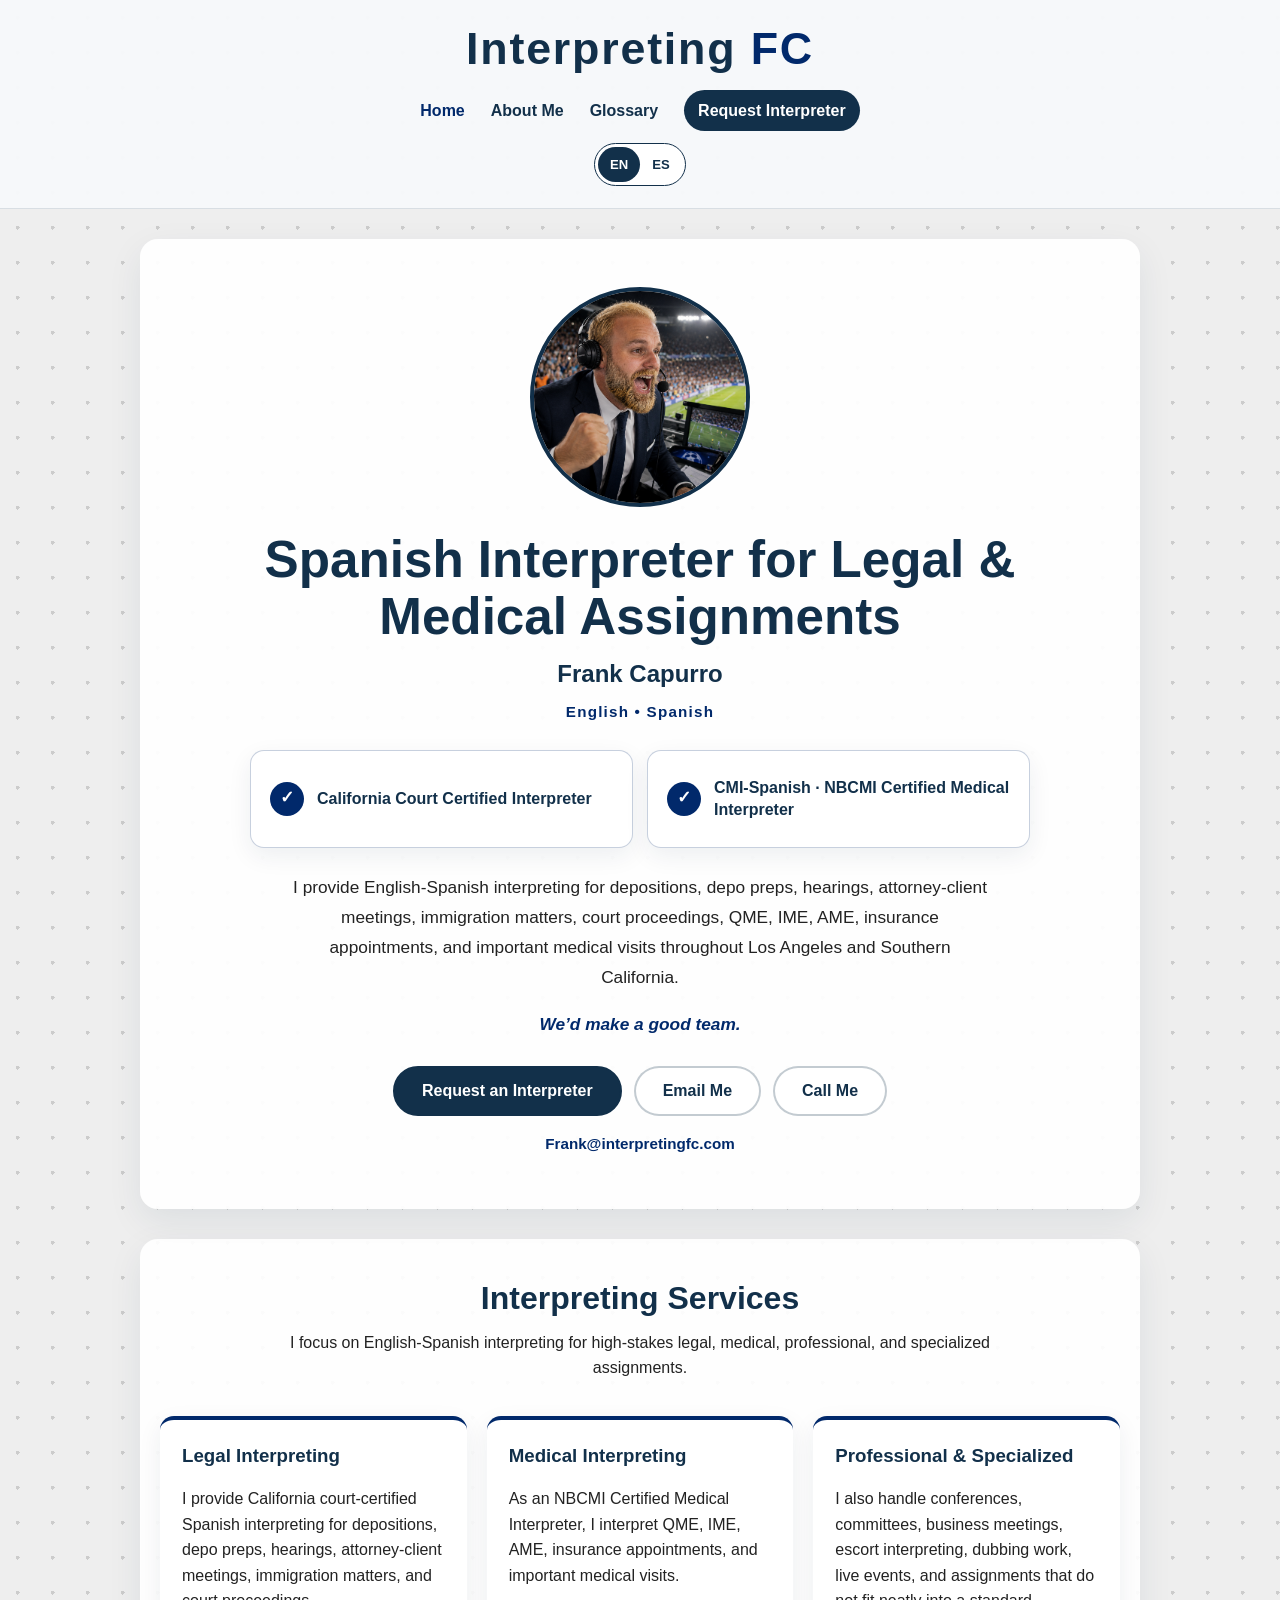
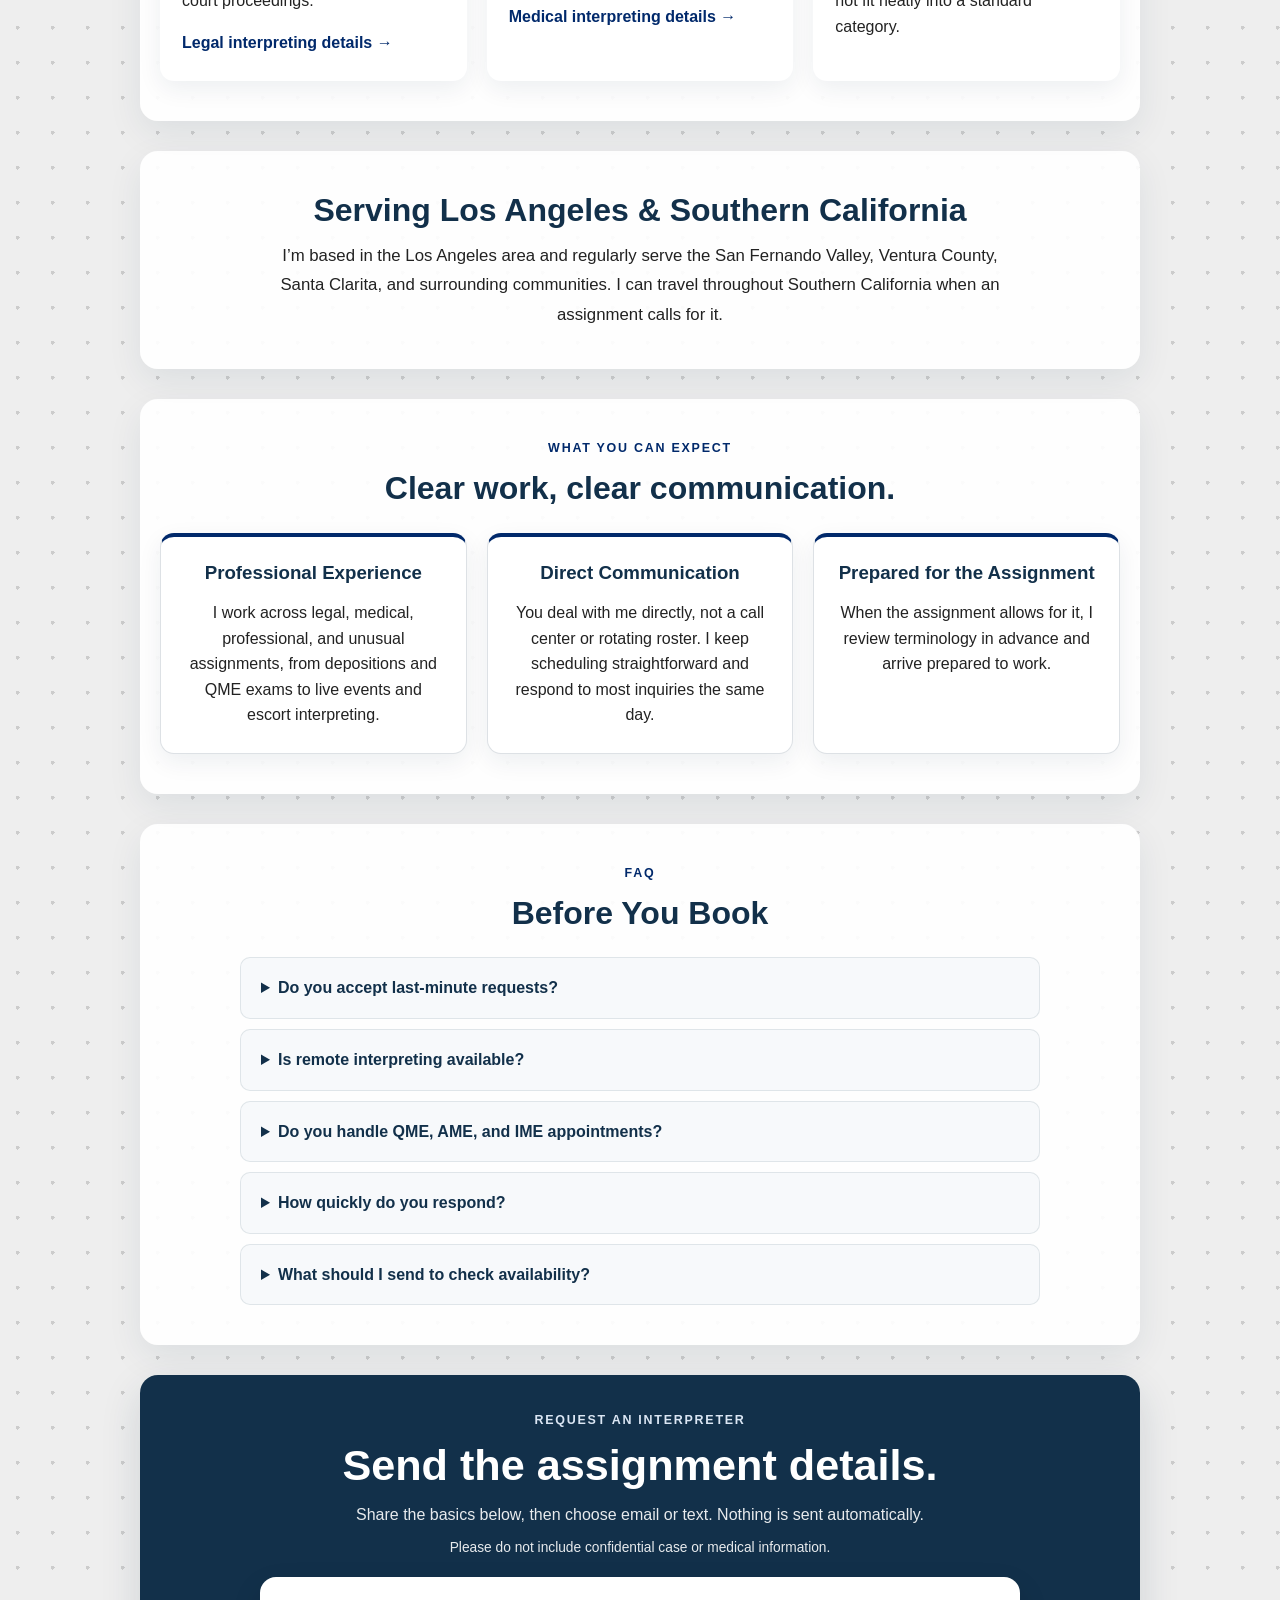
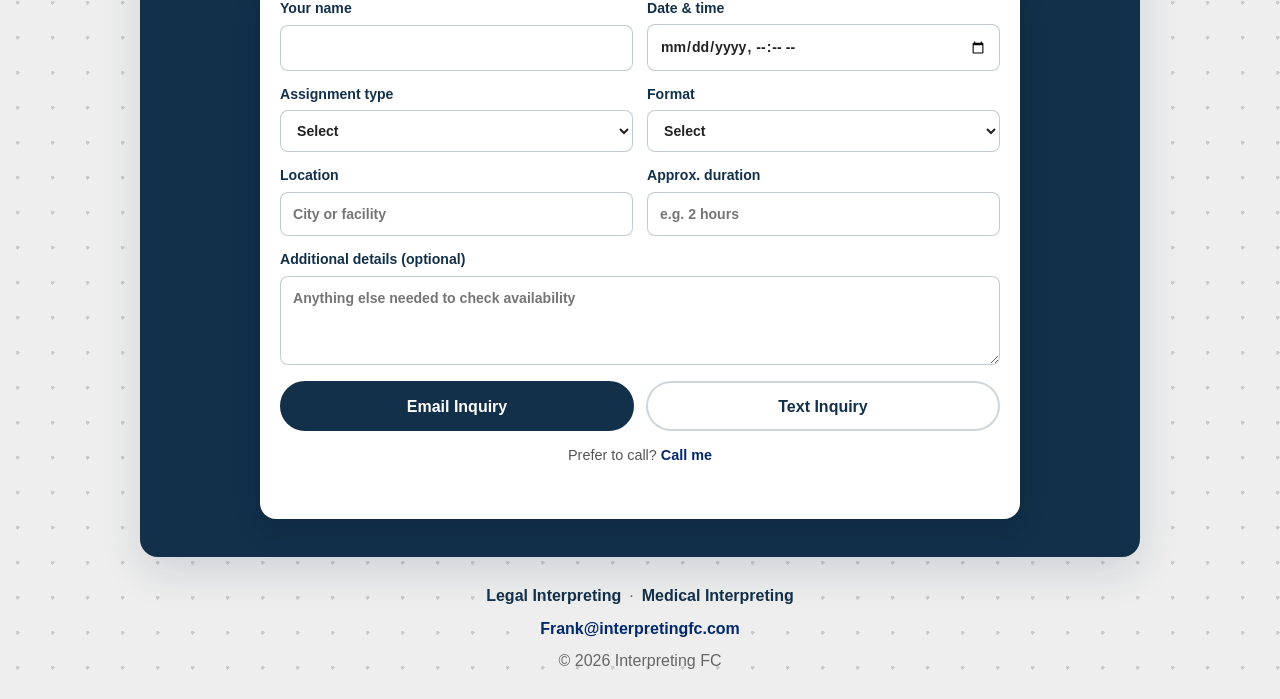
==== index.html @ d358695b "Add files via upload" ====
<!DOCTYPE html>
<html lang="en">

<head>

    <meta charset="UTF-8">

    <meta
        name="viewport"
        content="width=device-width, initial-scale=1.0"
    >

    <title>Spanish Interpreter Los Angeles | Interpreting FC</title>

    <meta name="description" content="California Court Certified and NBCMI Certified Spanish interpreter for legal, medical, deposition, QME, IME and AME assignments in Los Angeles and Southern California.">

    <link rel="canonical" href="https://interpretingfc.com/">
    <meta name="author" content="Francisco Emilio Capurro">
    <meta name="robots" content="index,follow,max-image-preview:large,max-snippet:-1">

    <link rel="icon" href="favicon.ico" sizes="any">
    <link rel="icon" type="image/png" sizes="32x32" href="favicon-32x32.png">
    <link rel="icon" type="image/png" sizes="16x16" href="favicon-16x16.png">
    <link rel="apple-touch-icon" sizes="180x180" href="apple-touch-icon.png">
    <link rel="manifest" href="site.webmanifest">
    <meta name="theme-color" content="#01296B">

    <meta property="og:type" content="website">
    <meta property="og:site_name" content="Interpreting FC">
    <meta property="og:title" content="Spanish Interpreter Los Angeles | Interpreting FC">
    <meta property="og:description" content="California Court Certified and NBCMI Certified Spanish interpreting for legal, medical, QME, IME, AME, depositions, hearings, and professional assignments in Southern California.">
    <meta property="og:url" content="https://interpretingfc.com/">
    <meta property="og:image" content="https://interpretingfc.com/favicon.png">
    <meta property="og:image:width" content="512">
    <meta property="og:image:height" content="512">
    <meta property="og:image:alt" content="Interpreting FC English and Spanish interpreter logo">

    <meta name="twitter:card" content="summary">
    <meta name="twitter:title" content="Spanish Interpreter Los Angeles | Interpreting FC">
    <meta name="twitter:description" content="Certified English-Spanish legal and medical interpreting in Los Angeles and Southern California.">
    <meta name="twitter:image" content="https://interpretingfc.com/favicon.png">

    <link rel="stylesheet" href="style.css">

    <script type="application/ld+json">
{
  "@context": "https://schema.org",
  "@graph": [
    {
      "@type": "WebSite",
      "@id": "https://interpretingfc.com/#website",
      "url": "https://interpretingfc.com/",
      "name": "Interpreting FC",
      "alternateName": "InterpretingFC",
      "inLanguage": [
        "en-US",
        "es-US"
      ]
    },
    {
      "@type": "ProfessionalService",
      "@id": "https://interpretingfc.com/#business",
      "name": "Interpreting FC",
      "url": "https://interpretingfc.com/",
      "logo": "https://interpretingfc.com/favicon.png",
      "image": "https://interpretingfc.com/IMG_8608.png",
      "email": "Frank@interpretingfc.com",
      "telephone": "+1-818-268-4483",
      "description": "English-Spanish interpreting by a California Court Certified and NBCMI Certified Medical Interpreter for legal, medical, professional, and specialized assignments in Southern California.",
      "founder": {
        "@id": "https://interpretingfc.com/about.html#frank-capurro"
      },
      "knowsLanguage": [
        "English",
        "Spanish"
      ],
      "areaServed": [
        {
          "@type": "Place",
          "name": "Los Angeles, California"
        },
        {
          "@type": "Place",
          "name": "San Fernando Valley, California"
        },
        {
          "@type": "Place",
          "name": "Ventura County, California"
        },
        {
          "@type": "Place",
          "name": "Santa Clarita, California"
        },
        {
          "@type": "AdministrativeArea",
          "name": "Southern California"
        }
      ],
      "hasOfferCatalog": {
        "@type": "OfferCatalog",
        "name": "Interpreting Services",
        "itemListElement": [
          {
            "@type": "Offer",
            "itemOffered": {
              "@type": "Service",
              "name": "English-Spanish Legal Interpreting",
              "url": "https://interpretingfc.com/legal-interpreting.html"
            }
          },
          {
            "@type": "Offer",
            "itemOffered": {
              "@type": "Service",
              "name": "English-Spanish Medical Interpreting",
              "url": "https://interpretingfc.com/medical-interpreting.html"
            }
          },
          {
            "@type": "Offer",
            "itemOffered": {
              "@type": "Service",
              "name": "Professional and Escort Interpreting",
              "url": "https://interpretingfc.com/#services"
            }
          }
        ]
      }
    }
  ]
}
    </script>

    <script src="site.js" defer></script>

</head>


<body>

    <!-- HEADER -->

    <header class="site-header">

        <a href="index.html" class="site-brand">
            Interpreting <span>FC</span>
        </a>

        <div class="header-controls">

            <nav class="site-nav" aria-label="Main navigation">
                <a href="index.html" aria-current="page">
                    <span class="lang-en">Home</span>
                    <span class="lang-es">Inicio</span>
                </a>
                <a href="about.html">
                    <span class="lang-en">About Me</span>
                    <span class="lang-es">Sobre Mí</span>
                </a>
                <a href="glossary.html">
                    <span class="lang-en">Glossary</span>
                    <span class="lang-es">Glosario</span>
                </a>
                <a href="#request" class="request-nav-link">
                    <span class="lang-en">Request Interpreter</span>
                    <span class="lang-es">Solicitar Intérprete</span>
                </a>
            </nav>

            <div class="language-toggle" aria-label="Language selection">
                <button type="button" data-set-language="en" aria-pressed="true">EN</button>
                <button type="button" data-set-language="es" aria-pressed="false">ES</button>
            </div>

        </div>

    </header>


    <!-- MAIN -->

    <main class="homepage-content">


        <!-- HERO -->

        <section class="homepage-hero">

            <img
                src="IMG_8608.png"
                alt="Frank Capurro, California Court Certified Spanish interpreter serving Southern California"
                class="profile-image"
            >


            <h1>

                <span class="lang-en">
                    Spanish Interpreter for Legal &amp; Medical Assignments
                </span>

                <span class="lang-es">
                    Intérprete de Español para Asuntos Legales y Médicos
                </span>

            </h1>


            <h2>
                Frank Capurro
            </h2>

            <p class="language-pair">English • Spanish</p>

            <div class="hero-credentials" aria-label="Professional certifications">

                <div class="credential-card">
                    <span class="credential-mark" aria-hidden="true">✓</span>
                    <div>
                        <div class="lang-en">
                            <strong>California Court Certified Interpreter</strong>
                        </div>
                        <div class="lang-es">
                            <strong>Intérprete Certificado por los Tribunales de California</strong>
                        </div>
                    </div>
                </div>

                <div class="credential-card">
                    <span class="credential-mark" aria-hidden="true">✓</span>
                    <div>
                        <div class="lang-en">
                            <strong>CMI-Spanish · NBCMI Certified Medical Interpreter</strong>
                        </div>
                        <div class="lang-es">
                            <strong>CMI-Spanish · Intérprete Médico Certificado por NBCMI</strong>
                        </div>
                    </div>
                </div>

            </div>


            <p>

                <span class="lang-en">
                    I provide English-Spanish interpreting for depositions, depo preps,
                    hearings, attorney-client meetings, immigration matters, court proceedings,
                    QME, IME, AME, insurance appointments, and important medical visits
                    throughout Los Angeles and Southern California.
                </span>

                <span class="lang-es">
                    Ofrezco interpretación inglés-español para deposiciones, preparación
                    de deposiciones, audiencias, reuniones entre abogados y clientes, asuntos
                    de inmigración, procedimientos judiciales, QME, IME, AME, citas de seguros
                    y visitas médicas importantes en Los Ángeles y el sur de California.
                </span>

            </p>


            <p class="team-line">
                <span class="lang-en">
                    We’d make a good team.
                </span>
                <span class="lang-es">
                    Haríamos un buen equipo.
                </span>
            </p>

            <div class="hero-actions">
                <a class="button" href="#request">
                    <span class="lang-en">Request an Interpreter</span>
                    <span class="lang-es">Solicitar un Intérprete</span>
                </a>
                <a class="button button-secondary" href="mailto:Frank@interpretingfc.com">
                    <span class="lang-en">Email Me</span>
                    <span class="lang-es">Enviarme un Email</span>
                </a>
                <a class="button button-secondary" href="tel:+18182684483">
                    <span class="lang-en">Call Me</span>
                    <span class="lang-es">Llamarme</span>
                </a>
            </div>

            <p class="contact-email">
                <a href="mailto:Frank@interpretingfc.com">Frank@interpretingfc.com</a>
            </p>

        </section>


        <!-- SERVICES -->

        <section id="services" class="services-section">

            <h2>
                <span class="lang-en">Interpreting Services</span>
                <span class="lang-es">Interpretación Profesional</span>
            </h2>

            <p class="services-intro">
                <span class="lang-en">
                    I focus on English-Spanish interpreting for high-stakes legal, medical,
                    professional, and specialized assignments.
                </span>
                <span class="lang-es">
                    Me especializo en interpretación inglés-español para trabajo legal,
                    médico, profesional y especializado.
                </span>
            </p>

            <div class="service-grid">

                <article class="service-card">
                    <h3>
                        <a href="legal-interpreting.html">
                            <span class="lang-en">Legal Interpreting</span>
                            <span class="lang-es">Interpretación Legal</span>
                        </a>
                    </h3>
                    <p>
                        <span class="lang-en">
                            I provide California court-certified Spanish interpreting for
                            depositions, depo preps, hearings, attorney-client meetings,
                            immigration matters, and court proceedings.
                        </span>
                        <span class="lang-es">
                            Ofrezco interpretación certificada por los Tribunales de California
                            para deposiciones, preparación de deposiciones, audiencias, reuniones
                            entre abogados y clientes, asuntos de inmigración y procedimientos judiciales.
                        </span>
                    </p>
                    <p class="service-link">
                        <a href="legal-interpreting.html">
                            <span class="lang-en">Legal interpreting details →</span>
                            <span class="lang-es">Más sobre interpretación legal →</span>
                        </a>
                    </p>
                </article>

                <article class="service-card">
                    <h3>
                        <a href="medical-interpreting.html">
                            <span class="lang-en">Medical Interpreting</span>
                            <span class="lang-es">Interpretación Médica</span>
                        </a>
                    </h3>
                    <p>
                        <span class="lang-en">
                            As an NBCMI Certified Medical Interpreter, I interpret QME, IME,
                            AME, insurance appointments, and important medical visits.
                        </span>
                        <span class="lang-es">
                            Como Intérprete Médico Certificado por NBCMI, interpreto citas QME,
                            IME, AME, citas de seguros y visitas médicas importantes.
                        </span>
                    </p>
                    <p class="service-link">
                        <a href="medical-interpreting.html">
                            <span class="lang-en">Medical interpreting details →</span>
                            <span class="lang-es">Más sobre interpretación médica →</span>
                        </a>
                    </p>
                </article>

                <article class="service-card">
                    <h3>
                        <span class="lang-en">Professional &amp; Specialized</span>
                        <span class="lang-es">Profesional y Especializada</span>
                    </h3>
                    <p>
                        <span class="lang-en">
                            I also handle conferences, committees, business meetings, escort
                            interpreting, dubbing work, live events, and assignments that do not
                            fit neatly into a standard category.
                        </span>
                        <span class="lang-es">
                            También trabajo en conferencias, comités, reuniones de negocios,
                            interpretación de acompañamiento, doblaje, eventos en vivo y
                            trabajos que no encajan en una categoría tradicional.
                        </span>
                    </p>
                </article>

            </div>

        </section>


        <!-- SERVICE AREA -->

        <section class="service-area">

            <h2>
                <span class="lang-en">Serving Los Angeles &amp; Southern California</span>
                <span class="lang-es">Trabajo en Los Ángeles y el Sur de California</span>
            </h2>

            <p>
                <span class="lang-en">
                    I’m based in the Los Angeles area and regularly serve the San Fernando
                    Valley, Ventura County, Santa Clarita, and surrounding communities. I can
                    travel throughout Southern California when an assignment calls for it.
                </span>
                <span class="lang-es">
                    Trabajo desde el área de Los Ángeles y atiendo regularmente el Valle de
                    San Fernando, el condado de Ventura, Santa Clarita y comunidades cercanas.
                    Puedo viajar por el sur de California cuando el trabajo lo requiere.
                </span>
            </p>

        </section>


        <!-- WHAT YOU CAN EXPECT -->

        <section class="why-section">

            <div class="lang-en">
                <p class="eyebrow">WHAT YOU CAN EXPECT</p>
                <h2>Clear work, clear communication.</h2>

                <div class="why-grid">
                    <div class="why-item">
                        <h3>Professional Experience</h3>
                        <p>
                            I work across legal, medical, professional, and unusual assignments,
                            from depositions and QME exams to live events and escort interpreting.
                        </p>
                    </div>

                    <div class="why-item">
                        <h3>Direct Communication</h3>
                        <p>
                            You deal with me directly, not a call center or rotating roster. I keep
                            scheduling straightforward and respond to most inquiries the same day.
                        </p>
                    </div>

                    <div class="why-item">
                        <h3>Prepared for the Assignment</h3>
                        <p>
                            When the assignment allows for it, I review terminology in advance
                            and arrive prepared to work.
                        </p>
                    </div>
                </div>
            </div>

            <div class="lang-es">
                <p class="eyebrow">LO QUE PUEDE ESPERAR</p>
                <h2>Trabajo claro y comunicación directa.</h2>

                <div class="why-grid">
                    <div class="why-item">
                        <h3>Experiencia Profesional</h3>
                        <p>
                            Mi trabajo incluye interpretación legal, médica y profesional, además de trabajos
                            fuera de lo común, desde deposiciones y exámenes QME hasta eventos en vivo e
                            interpretación de acompañamiento.
                        </p>
                    </div>

                    <div class="why-item">
                        <h3>Comunicación Directa</h3>
                        <p>
                            Trata conmigo directamente, no con un centro de llamadas ni una lista
                            rotativa de intérpretes. Mantengo la coordinación sencilla y respondo
                            la mayoría de las consultas el mismo día.
                        </p>
                    </div>

                    <div class="why-item">
                        <h3>Preparado para el Trabajo</h3>
                        <p>
                            Cuando el trabajo lo permite, reviso la terminología con anticipación
                            y llego preparado para trabajar.
                        </p>
                    </div>
                </div>
            </div>

        </section>


        <!-- FAQ -->

        <section class="faq-section">

            <div class="lang-en">

                <p class="eyebrow">FAQ</p>

                <h2>Before You Book</h2>

                <div class="faq-list">

                    <details>
                        <summary>Do you accept last-minute requests?</summary>
                        <p>
                            When availability allows. For time-sensitive assignments,
                            call or text me directly.
                        </p>
                    </details>

                    <details>
                        <summary>Is remote interpreting available?</summary>
                        <p>
                            Yes. Phone and video interpreting are available for qualifying
                            assignments, with in-person service throughout Southern California.
                        </p>
                    </details>

                    <details>
                        <summary>Do you handle QME, AME, and IME appointments?</summary>
                        <p>
                            Yes. I interpret QME, AME, IME, insurance appointments, and important
                            medical visits.
                        </p>
                    </details>

                    <details>
                        <summary>How quickly do you respond?</summary>
                        <p>
                            I respond to most inquiries the same day. For urgent or last-minute
                            assignments, calling or texting me is usually the fastest option.
                        </p>
                    </details>

                    <details>
                        <summary>What should I send to check availability?</summary>
                        <p>
                            Date and time, assignment type, in-person or remote format,
                            location if applicable, and approximate duration. Please do not
                            send confidential case or medical information through the form.
                        </p>
                    </details>

                </div>

            </div>

            <div class="lang-es">

                <p class="eyebrow">PREGUNTAS FRECUENTES</p>

                <h2>Antes de Reservar</h2>

                <div class="faq-list">

                    <details>
                        <summary>¿Acepta solicitudes de último momento?</summary>
                        <p>
                            Según disponibilidad. Para trabajos urgentes,
                            llámeme o envíeme un mensaje de texto directamente.
                        </p>
                    </details>

                    <details>
                        <summary>¿Ofrece interpretación remota?</summary>
                        <p>
                            Sí. La interpretación por teléfono o video está disponible para
                            ciertos trabajos, además de la interpretación presencial en el
                            sur de California.
                        </p>
                    </details>

                    <details>
                        <summary>¿Trabaja con citas QME, AME e IME?</summary>
                        <p>
                            Sí. Interpreto citas QME, AME, IME, citas de seguros y visitas
                            médicas importantes.
                        </p>
                    </details>

                    <details>
                        <summary>¿Qué tan rápido responde?</summary>
                        <p>
                            Respondo la mayoría de las consultas el mismo día. Para trabajos
                            urgentes o de último momento, llamarme o enviarme un mensaje de texto
                            suele ser la opción más rápida.
                        </p>
                    </details>

                    <details>
                        <summary>¿Qué información debo enviar para verificar disponibilidad?</summary>
                        <p>
                            Fecha y hora, tipo de trabajo, modalidad presencial o remota,
                            ubicación si corresponde y duración aproximada. No incluya
                            información confidencial del caso ni información médica privada
                            en el formulario.
                        </p>
                    </details>

                </div>

            </div>

        </section>


        <!-- REQUEST -->

        <section id="request" class="inquiry-section">

            <div class="inquiry-heading">
                <div class="lang-en">
                    <p class="eyebrow">REQUEST AN INTERPRETER</p>
                    <h2>Send the assignment details.</h2>
                    <p>
                        Share the basics below, then choose email or text.
                        Nothing is sent automatically.
                    </p>
                    <p class="inquiry-reassurance">
                        Please do not include confidential case or medical information.
                    </p>
                </div>

                <div class="lang-es">
                    <p class="eyebrow">SOLICITE UN INTÉRPRETE</p>
                    <h2>Envíeme los detalles del trabajo.</h2>
                    <p>
                        Comparta los datos básicos y luego elija email o texto.
                        Nada se envía automáticamente.
                    </p>
                    <p class="inquiry-reassurance">
                        No incluya información confidencial del caso ni información médica privada.
                    </p>
                </div>
            </div>

            <form id="inquiry-form" class="inquiry-form">

                <div class="form-grid">

                    <label class="form-field">
                        <span class="lang-en">Your name</span>
                        <span class="lang-es">Su nombre</span>
                        <input id="inquiry-name" name="name" type="text" autocomplete="name" required>
                    </label>

                    <label class="form-field">
                        <span class="lang-en">Date &amp; time</span>
                        <span class="lang-es">Fecha y hora</span>
                        <input id="inquiry-datetime" name="datetime" type="datetime-local" required>
                    </label>

                    <label class="form-field">
                        <span class="lang-en">Assignment type</span>
                        <span class="lang-es">Tipo de trabajo</span>
                        <select id="inquiry-type" name="type" required>
                            <option value="" data-label-en="Select" data-label-es="Seleccione">Select</option>
                            <option value="legal" data-label-en="Legal" data-label-es="Legal">Legal</option>
                            <option value="medical" data-label-en="Medical" data-label-es="Médica">Medical</option>
                            <option value="professional" data-label-en="Professional" data-label-es="Profesional">Professional</option>
                            <option value="other" data-label-en="Other" data-label-es="Otra">Other</option>
                        </select>
                    </label>

                    <label class="form-field">
                        <span class="lang-en">Format</span>
                        <span class="lang-es">Modalidad</span>
                        <select id="inquiry-format" name="format" required>
                            <option value="" data-label-en="Select" data-label-es="Seleccione">Select</option>
                            <option value="in-person" data-label-en="In person" data-label-es="Presencial">In person</option>
                            <option value="remote" data-label-en="Remote" data-label-es="Remota">Remote</option>
                        </select>
                    </label>

                    <label class="form-field">
                        <span class="lang-en">Location</span>
                        <span class="lang-es">Ubicación</span>
                        <input
                            id="inquiry-location"
                            name="location"
                            type="text"
                            autocomplete="street-address"
                            data-placeholder-en="City or facility"
                            data-placeholder-es="Ciudad o centro"
                            placeholder="City or facility"
                        >
                    </label>

                    <label class="form-field">
                        <span class="lang-en">Approx. duration</span>
                        <span class="lang-es">Duración aprox.</span>
                        <input
                            id="inquiry-duration"
                            name="duration"
                            type="text"
                            data-placeholder-en="e.g. 2 hours"
                            data-placeholder-es="ej. 2 horas"
                            placeholder="e.g. 2 hours"
                        >
                    </label>

                    <label class="form-field form-field-wide">
                        <span class="lang-en">Additional details (optional)</span>
                        <span class="lang-es">Detalles adicionales (opcional)</span>
                        <textarea
                            id="inquiry-details"
                            name="details"
                            rows="3"
                            maxlength="500"
                            data-placeholder-en="Anything else needed to check availability"
                            data-placeholder-es="Cualquier otro dato necesario para verificar disponibilidad"
                            placeholder="Anything else needed to check availability"
                        ></textarea>
                    </label>

                </div>

                <div class="form-actions">
                    <button class="button" type="submit" data-inquiry-action="email">
                        <span class="lang-en">Email Inquiry</span>
                        <span class="lang-es">Enviar por Email</span>
                    </button>
                    <button class="button button-secondary" type="submit" data-inquiry-action="text">
                        <span class="lang-en">Text Inquiry</span>
                        <span class="lang-es">Enviar por Texto</span>
                    </button>
                </div>

                <p class="form-call-option">
                    <span class="lang-en">Prefer to call? <a href="tel:+18182684483">Call me</a></span>
                    <span class="lang-es">¿Prefiere llamar? <a href="tel:+18182684483">Llámeme</a></span>
                </p>

                <p id="inquiry-status" class="form-status" role="status" aria-live="polite"></p>

            </form>

        </section>

    </main>


    <!-- FOOTER -->

    <footer>

        <nav class="footer-service-links" aria-label="Service links">
            <a href="legal-interpreting.html">
                <span class="lang-en">Legal Interpreting</span>
                <span class="lang-es">Interpretación Legal</span>
            </a>
            <span aria-hidden="true">·</span>
            <a href="medical-interpreting.html">
                <span class="lang-en">Medical Interpreting</span>
                <span class="lang-es">Interpretación Médica</span>
            </a>
        </nav>

        <p class="footer-contact">
            <a href="mailto:Frank@interpretingfc.com">Frank@interpretingfc.com</a>
        </p>

        <p>
            © 2026 Interpreting FC
        </p>

    </footer>

</body>

</html>
---- style.css ----
/* =========================================
   INTERPRETING FC
   Shared styles for Home, About, Glossary, Legal, and Medical pages
   ========================================= */

:root {
    --navy: #12304a;
    --blue: #01296B;
    --blue-soft: #dbe6f4;
    --ink: #222222;
    --muted: #555555;
    --paper: rgba(255, 255, 255, 0.94);
    --soft: #f7f9fb;
    --line: rgba(18, 48, 74, 0.13);
    --shadow: 0 12px 35px rgba(18, 48, 74, 0.08);
}

* {
    box-sizing: border-box;
}

html {
    scroll-behavior: smooth;
    scroll-padding-top: 24px;
}

body {
    margin: 0;
    font-family: Arial, Helvetica, sans-serif;
    color: var(--ink);
    line-height: 1.6;
    background-color: #eeeeee;
    background-image: radial-gradient(circle, #cccccc 2px, transparent 2px);
    background-size: 35px 35px;
}

img {
    max-width: 100%;
}

a {
    color: var(--blue);
}

h1,
h2,
h3 {
    line-height: 1.2;
}

button,
input,
select,
textarea {
    font: inherit;
}

/* =========================================
   LANGUAGE SYSTEM
   ========================================= */

.lang-en,
.lang-es {
    display: none;
}

html[lang="en"] .lang-en {
    display: block;
}

html[lang="es"] .lang-es {
    display: block;
}

span.lang-en,
span.lang-es {
    display: none;
}

html[lang="en"] span.lang-en {
    display: inline;
}

html[lang="es"] span.lang-es {
    display: inline;
}

/* =========================================
   ONE SHARED HEADER — ALL PAGES
   ========================================= */

.site-header {
    width: 100%;
    padding: 26px 20px 22px;
    text-align: center;
    background: rgba(247, 249, 251, 0.97);
    border-bottom: 1px solid var(--line);
}

.site-brand {
    display: inline-block;
    color: var(--navy);
    font-size: clamp(2rem, 5vw, 2.8rem);
    font-weight: 800;
    letter-spacing: 0.04em;
    line-height: 1;
    text-decoration: none;
}

.site-brand span {
    color: var(--blue);
}

.header-controls {
    display: flex;
    flex-direction: column;
    align-items: center;
    justify-content: center;
    gap: 12px;
    width: min(100%, 980px);
    margin: 18px auto 0;
}

.site-nav {
    display: flex;
    justify-content: center;
    align-items: center;
    flex-wrap: wrap;
    width: 100%;
    gap: 10px 26px;
    text-align: center;
}

.site-nav a {
    padding: 6px 0;
    color: var(--navy);
    font-weight: 700;
    text-decoration: none;
}

.site-nav a:hover,
.site-nav a[aria-current="page"] {
    color: var(--blue);
}

.site-nav .request-nav-link {
    padding: 8px 14px;
    color: #ffffff;
    background: var(--navy);
    border-radius: 999px;
}

.site-nav .request-nav-link:hover {
    color: #ffffff;
    background: var(--blue);
}

.language-toggle {
    display: inline-flex;
    flex: 0 0 auto;
    padding: 3px;
    background: #ffffff;
    border: 1px solid var(--navy);
    border-radius: 999px;
}

.language-toggle button {
    min-width: 42px;
    padding: 7px 10px;
    color: var(--navy);
    font-size: 0.82rem;
    font-weight: 800;
    background: transparent;
    border: 0;
    border-radius: 999px;
    cursor: pointer;
}

.language-toggle button[aria-pressed="true"] {
    color: #ffffff;
    background: var(--navy);
}

/* =========================================
   SHARED COMPONENTS
   ========================================= */

.eyebrow {
    margin: 0 0 10px;
    color: var(--blue);
    font-size: 0.78rem;
    font-weight: 800;
    letter-spacing: 0.14em;
}

.button {
    display: inline-flex;
    align-items: center;
    justify-content: center;
    min-height: 50px;
    padding: 13px 27px;
    color: #ffffff;
    font-weight: 800;
    line-height: 1.2;
    text-align: center;
    text-decoration: none;
    background: var(--navy);
    border: 2px solid var(--navy);
    border-radius: 999px;
    cursor: pointer;
    transition: transform 0.15s ease, opacity 0.15s ease, background 0.15s ease;
}

.button:hover {
    opacity: 0.92;
    transform: translateY(-1px);
}

.button:focus-visible,
.site-nav a:focus-visible,
.language-toggle button:focus-visible,
.contact-email a:focus-visible,
.footer-contact a:focus-visible,
.footer-service-links a:focus-visible,
.service-card a:focus-visible,
.credential-verify a:focus-visible {
    outline: 3px solid rgba(1, 41, 107, 0.28);
    outline-offset: 3px;
}

.button-secondary {
    color: var(--navy);
    background: #ffffff;
    border-color: rgba(18, 48, 74, 0.25);
}

.hero-actions,
.form-actions,
.cta-actions {
    display: flex;
    align-items: center;
    justify-content: center;
    flex-wrap: wrap;
    gap: 12px;
}


.contact-email {
    margin-top: 15px !important;
    font-size: 0.95rem !important;
}

.contact-email a,
.footer-contact a {
    color: var(--blue);
    font-weight: 800;
    text-decoration: none;
}

.contact-email a:hover,
.footer-contact a:hover {
    text-decoration: underline;
}

.team-line {
    margin: 16px auto 0 !important;
    color: var(--blue);
    font-weight: 700;
    font-style: italic;
}

.language-pair {
    margin: 0.65rem auto 1.5rem !important;
    color: var(--blue);
    font-size: 0.95rem !important;
    font-weight: 800;
    letter-spacing: 0.08em;
    text-align: center;
}

/* =========================================
   CREDENTIALS — PURPOSELY PROMINENT
   ========================================= */

.hero-credentials,
.credential-grid {
    display: grid;
    grid-template-columns: repeat(2, minmax(0, 1fr));
    gap: 14px;
}

.hero-credentials {
    max-width: 780px;
    margin: 22px auto 24px;
}

.credential-card {
    display: flex;
    align-items: center;
    gap: 13px;
    min-height: 98px;
    padding: 18px 19px;
    text-align: left;
    background: #ffffff;
    border: 1px solid rgba(1, 41, 107, 0.22);
    border-radius: 14px;
    box-shadow: 0 8px 24px rgba(18, 48, 74, 0.07);
}

.credential-mark {
    display: inline-grid;
    place-items: center;
    flex: 0 0 34px;
    width: 34px;
    height: 34px;
    color: #ffffff;
    font-size: 1.05rem;
    font-weight: 900;
    background: var(--blue);
    border-radius: 50%;
}

.credential-card strong {
    display: block;
    color: var(--navy);
    font-size: 1rem;
    line-height: 1.35;
}

.credential-verify {
    margin-top: 7px;
    font-size: 0.78rem;
    line-height: 1.35;
}

.credential-verify a {
    color: var(--blue);
    font-weight: 700;
    text-decoration: none;
}

.credential-verify a:hover {
    text-decoration: underline;
}

.credential-band {
    margin-top: 30px;
    padding: 32px 38px 38px;
    background: var(--paper);
    border-radius: 18px;
    box-shadow: var(--shadow);
}

.credential-band .eyebrow {
    text-align: center;
}

/* =========================================
   HOMEPAGE
   ========================================= */

.homepage-content {
    width: min(100% - 32px, 1000px);
    margin: 0 auto;
}

.homepage-hero {
    margin-top: 30px;
    padding: 48px 25px 52px;
    text-align: center;
    background: var(--paper);
    border-radius: 18px;
    box-shadow: var(--shadow);
}

.profile-image {
    display: block;
    width: 220px;
    height: 220px;
    max-width: 220px;
    max-height: 220px;
    margin: 0 auto 25px;
    object-fit: cover;
    border: 4px solid var(--navy);
    border-radius: 50%;
}

.homepage-hero h1 {
    max-width: 800px;
    margin: 0 auto 15px;
    color: var(--navy);
    font-size: clamp(2rem, 5vw, 3.2rem);
    line-height: 1.1;
}

.homepage-hero h2 {
    margin: 0;
    color: var(--navy);
    font-size: 1.5rem;
}

.homepage-hero > p {
    max-width: 700px;
    margin: 0 auto;
    font-size: 1.08rem;
    line-height: 1.75;
}

.homepage-hero .hero-actions {
    margin-top: 27px;
}

.services-section,
.service-area,
.why-section,
.faq-section {
    margin-top: 30px;
    padding: 40px 20px;
    text-align: center;
    background: rgba(255, 255, 255, 0.92);
    border-radius: 18px;
    box-shadow: var(--shadow);
}

.services-section > h2,
.service-area h2,
.why-section h2,
.faq-section h2 {
    margin: 0 0 12px;
    color: var(--navy);
    font-size: 2rem;
}

.services-intro,
.service-area p {
    max-width: 750px;
    margin: 0 auto;
}

.services-intro {
    margin-bottom: 35px;
}

.service-area p {
    font-size: 1.05rem;
    line-height: 1.75;
}

.service-grid,
.why-grid {
    display: grid;
    grid-template-columns: repeat(3, 1fr);
    gap: 20px;
    text-align: left;
}

.service-card,
.why-item {
    padding: 25px 22px;
    background: #ffffff;
    border-radius: 14px;
    box-shadow: 0 8px 25px rgba(18, 48, 74, 0.07);
}

.service-card {
    border-top: 4px solid var(--blue);
}

.why-item {
    min-height: 190px;
    text-align: center;
    border: 1px solid rgba(18, 48, 74, 0.14);
    border-top: 4px solid var(--blue);
}

.why-item h3 {
    margin-bottom: 12px;
}

.service-card h3,
.why-item h3 {
    margin-top: 0;
    color: var(--navy);
}

.service-card p,
.why-item p {
    margin-bottom: 0;
}

.service-card h3 a {
    color: inherit;
    text-decoration: none;
}

.service-card h3 a:hover {
    color: var(--blue);
}

.service-card .service-link {
    margin-top: 16px;
}

.service-link a {
    font-weight: 800;
    text-decoration: none;
}

.service-link a:hover {
    text-decoration: underline;
}

.why-section h2,
.faq-section h2 {
    margin-bottom: 25px;
}

.faq-list {
    display: grid;
    gap: 10px;
    max-width: 800px;
    margin: 0 auto;
    text-align: left;
}

.faq-list details,
.glossary-list details {
    overflow: hidden;
    background: var(--soft);
    border: 1px solid rgba(18, 48, 74, 0.1);
    border-radius: 10px;
}

.faq-list summary,
.glossary-list summary {
    padding: 17px 20px;
    color: var(--navy);
    font-weight: 800;
    cursor: pointer;
}

.faq-list summary:hover,
.glossary-list summary:hover {
    color: var(--blue);
}

.faq-list details p,
.glossary-list details p {
    margin: 0;
    padding: 16px 20px 20px;
    color: #444444;
}

/* =========================================
   STREAMLINED INQUIRY
   ========================================= */

.inquiry-section {
    margin: 30px 0 0;
    padding: 36px 40px 38px;
    color: #ffffff;
    text-align: center;
    background: var(--navy);
    border-radius: 18px;
    box-shadow: 0 15px 40px rgba(18, 48, 74, 0.14);
}

.inquiry-heading {
    max-width: 700px;
    margin: 0 auto;
}

.inquiry-heading h2 {
    margin: 0 0 10px;
    color: #ffffff;
    font-size: clamp(2rem, 4vw, 2.7rem);
}

.inquiry-heading p {
    margin: 0 auto 9px;
    color: rgba(255, 255, 255, 0.9);
}

.inquiry-heading .eyebrow {
    color: var(--blue-soft);
}

.inquiry-reassurance {
    max-width: 650px;
    font-size: 0.86rem;
}


.inquiry-form {
    max-width: 760px;
    margin: 18px auto 0;
    padding: 20px;
    color: var(--ink);
    text-align: left;
    background: #ffffff;
    border-radius: 16px;
    box-shadow: 0 12px 30px rgba(0, 0, 0, 0.12);
}


.form-grid {
    display: grid;
    grid-template-columns: repeat(2, minmax(0, 1fr));
    gap: 12px 14px;
}

.form-field {
    display: grid;
    gap: 5px;
    color: var(--navy);
    font-size: 0.88rem;
    font-weight: 800;
}

.form-field-wide {
    grid-column: 1 / -1;
}

.form-field input,
.form-field select,
.form-field textarea {
    width: 100%;
    min-width: 0;
    padding: 10px 12px;
    color: var(--ink);
    background: #ffffff;
    border: 1px solid rgba(18, 48, 74, 0.25);
    border-radius: 8px;
    outline: none;
}

.form-field input,
.form-field select {
    min-height: 42px;
}

.form-field textarea {
    resize: vertical;
}

.form-field input:focus,
.form-field select:focus,
.form-field textarea:focus {
    border-color: var(--blue);
    box-shadow: 0 0 0 3px rgba(1, 41, 107, 0.12);
}

.inquiry-form .form-actions {
    display: grid;
    grid-template-columns: repeat(2, minmax(0, 1fr));
    gap: 12px;
    margin-top: 16px;
}

.inquiry-form .form-actions .button {
    width: 100%;
}

.inquiry-form .button-secondary {
    border-color: rgba(18, 48, 74, 0.2);
}

.form-call-option {
    margin: 13px 0 0;
    color: var(--muted);
    font-size: 0.9rem;
    text-align: center;
}

.form-call-option a {
    font-weight: 800;
    text-decoration: none;
}

.form-call-option a:hover {
    text-decoration: underline;
}

.form-status {
    min-height: 1.5em;
    margin: 10px 0 0;
    color: var(--muted);
    font-size: 0.88rem;
    text-align: center;
}

/* =========================================
   ABOUT PAGE
   ========================================= */

.about-page,
.glossary-page {
    width: min(100% - 32px, 1000px);
    margin: 0 auto;
    padding: 50px 0 60px;
}

.about-hero {
    display: grid;
    grid-template-columns: 260px minmax(0, 1fr);
    align-items: center;
    gap: 60px;
    padding: 45px;
    background: var(--paper);
    border-radius: 18px;
    box-shadow: var(--shadow);
}

.about-photo img {
    display: block;
    width: 260px;
    height: 260px;
    max-width: 260px;
    object-fit: cover;
    border: 6px solid #ffffff;
    border-radius: 50%;
    box-shadow: 0 16px 40px rgba(18, 48, 74, 0.15);
}

.about-introduction h1 {
    margin: 0 0 24px;
    color: var(--navy);
    font-size: clamp(2rem, 5vw, 3.3rem);
    line-height: 1.08;
}

.about-introduction p {
    margin: 0 0 18px;
    font-size: 1.05rem;
    line-height: 1.75;
}

.education-card,
.experience-card,
.mission-card {
    margin-top: 30px;
    padding: 40px;
    background: var(--paper);
    border-radius: 18px;
    box-shadow: var(--shadow);
}

.education-card h2 {
    margin: 0 0 25px;
    color: var(--navy);
    font-size: 2rem;
}

.education-item {
    padding: 18px 20px;
    margin-bottom: 14px;
    background: var(--soft);
    border-left: 5px solid var(--blue);
    border-radius: 8px;
}

.education-item:last-child {
    margin-bottom: 0;
}

.education-item strong {
    display: block;
    color: var(--navy);
    font-size: 1.05rem;
}

.education-item span {
    color: var(--muted);
}

.mission-card {
    padding: 45px;
    background: #ffffff;
    border-left: 7px solid var(--blue);
    box-shadow: 0 15px 40px rgba(18, 48, 74, 0.1);
}

.mission-card h2 {
    margin: 0 0 18px;
    color: var(--navy);
    font-size: clamp(2rem, 5vw, 3rem);
}

.mission-card p {
    margin: 0;
    font-size: 1.1rem;
    line-height: 1.75;
}

.goal-word {
    color: var(--blue);
}

.about-cta {
    display: flex;
    align-items: center;
    justify-content: space-between;
    gap: 30px;
    margin-top: 30px;
    padding: 30px;
    color: #ffffff;
    background: var(--navy);
    border-radius: 18px;
}

.about-cta > div:first-child {
    flex: 1 1 360px;
    min-width: 0;
}

.about-cta h2 {
    margin: 0 0 8px;
    color: #ffffff;
    font-size: clamp(1.65rem, 2.7vw, 2rem);
    line-height: 1.15;
}

.about-cta p {
    margin: 0;
    color: rgba(255, 255, 255, 0.85);
}

.about-cta .team-line {
    color: var(--blue-soft);
}

.about-cta .cta-actions {
    flex: 0 1 auto;
    min-width: 0;
    flex-wrap: wrap;
    justify-content: flex-end;
}


.experience-card {
    margin-top: 30px;
    padding: 40px;
    background: var(--paper);
    border-radius: 18px;
    box-shadow: var(--shadow);
}

.experience-card h2 {
    margin: 0 0 18px;
    color: var(--navy);
    font-size: clamp(1.9rem, 4vw, 2.5rem);
}

.experience-card p {
    max-width: 820px;
    margin: 0 0 16px;
    font-size: 1.05rem;
    line-height: 1.75;
}

.experience-card p:last-child {
    margin-bottom: 0;
}

/* =========================================
   SERVICE DETAIL PAGES
   ========================================= */

.service-detail-page {
    width: min(100% - 32px, 1000px);
    margin: 0 auto;
    padding: 50px 0 60px;
}

.service-detail-hero,
.service-detail-section,
.service-detail-cta {
    margin-top: 30px;
    padding: 40px;
    background: var(--paper);
    border-radius: 18px;
    box-shadow: var(--shadow);
}

.service-detail-hero {
    margin-top: 0;
    text-align: center;
}

.service-detail-hero h1 {
    max-width: 850px;
    margin: 0 auto 18px;
    color: var(--navy);
    font-size: clamp(2.25rem, 5vw, 3.7rem);
}

.service-detail-hero p {
    max-width: 780px;
    margin: 0 auto;
    font-size: 1.08rem;
    line-height: 1.75;
}

.service-detail-section h2,
.service-detail-cta h2 {
    margin: 0 0 18px;
    color: var(--navy);
    font-size: clamp(1.8rem, 4vw, 2.45rem);
}

.assignment-list {
    display: grid;
    grid-template-columns: repeat(2, minmax(0, 1fr));
    gap: 12px;
    margin: 24px 0 0;
    padding: 0;
    list-style: none;
}

.assignment-list li {
    padding: 14px 16px;
    color: var(--navy);
    font-weight: 800;
    background: var(--soft);
    border-left: 4px solid var(--blue);
    border-radius: 8px;
}

.service-detail-section p {
    margin: 0 0 16px;
    font-size: 1.04rem;
    line-height: 1.75;
}

.service-detail-section p:last-child {
    margin-bottom: 0;
}

.service-detail-cta {
    color: #ffffff;
    text-align: center;
    background: var(--navy);
}

.service-detail-cta h2 {
    color: #ffffff;
}

.service-detail-cta p {
    max-width: 700px;
    margin: 0 auto 20px;
    color: rgba(255,255,255,0.9);
}

.service-detail-cta .button {
    background: #ffffff;
    border-color: #ffffff;
    color: var(--navy);
}

.breadcrumbs {
    margin: 0 0 18px;
    color: var(--muted);
    font-size: 0.88rem;
}

.breadcrumbs a {
    font-weight: 700;
    text-decoration: none;
}

.breadcrumbs a:hover {
    text-decoration: underline;
}

/* =========================================
   GLOSSARY
   ========================================= */

.glossary-intro {
    padding: 45px;
    text-align: center;
    background: var(--paper);
    border-radius: 18px;
    box-shadow: var(--shadow);
}

.glossary-intro h1 {
    margin: 0 0 15px;
    color: var(--navy);
    font-size: clamp(2.3rem, 6vw, 4rem);
    line-height: 1.05;
}

.glossary-intro p:last-child {
    max-width: 700px;
    margin: 0 auto;
    font-size: 1.1rem;
}

.glossary-section {
    margin-top: 30px;
    padding: 40px;
    background: #ffffff;
    border-radius: 18px;
    box-shadow: var(--shadow);
}

.glossary-section h2 {
    margin: 0 0 25px;
    color: var(--navy);
    font-size: 2rem;
}

.glossary-list {
    display: grid;
    gap: 10px;
}

/* =========================================
   FOOTER
   ========================================= */

footer {
    padding: 26px;
    color: #666666;
    text-align: center;
}

footer p {
    margin: 0;
}

footer .footer-contact {
    margin-bottom: 6px;
}

.footer-service-links {
    display: flex;
    justify-content: center;
    align-items: center;
    flex-wrap: wrap;
    gap: 8px;
    margin-bottom: 8px;
}

.footer-service-links a {
    color: var(--navy);
    font-weight: 700;
    text-decoration: none;
}

.footer-service-links a:hover {
    color: var(--blue);
    text-decoration: underline;
}

/* =========================================
   RESPONSIVE
   ========================================= */

@media (max-width: 820px) {
    .service-grid,
    .why-grid {
        grid-template-columns: 1fr;
    }

    .inquiry-layout {
        grid-template-columns: 1fr;
    }

    .about-hero {
        grid-template-columns: 1fr;
        gap: 30px;
        padding: 35px 25px;
        text-align: center;
    }

    .about-photo img {
        width: 210px;
        height: 210px;
        max-width: 210px;
        margin: 0 auto;
    }

    .about-introduction p {
        text-align: left;
    }

    .about-cta {
        flex-direction: column;
        align-items: stretch;
        text-align: center;
    }

    .about-cta > div:first-child,
    .about-cta .cta-actions {
        flex-basis: auto;
    }

    .about-cta .cta-actions {
        justify-content: center;
    }
}

@media (max-width: 620px) {
    .site-header {
        padding: 23px 12px 19px;
    }

    .site-nav {
        gap: 7px 15px;
        font-size: 0.88rem;
    }

    .site-nav .request-nav-link {
        padding: 7px 11px;
    }

    .homepage-content,
    .about-page,
    .glossary-page,
    .service-detail-page {
        width: min(100% - 20px, 1000px);
    }

    .homepage-hero {
        padding: 38px 18px 42px;
    }

    .hero-credentials,
    .credential-grid,
    .form-grid {
        grid-template-columns: 1fr;
    }

    .credential-card {
        min-height: 0;
    }

    .profile-image {
        width: 205px;
        height: 205px;
    }

    .hero-actions .button,
    .form-actions .button,
    .cta-actions .button {
        width: 100%;
    }

    .services-section,
    .service-area,
    .why-section,
    .faq-section {
        padding: 34px 17px;
    }

    .inquiry-section {
        padding: 34px 18px 36px;
    }

    .inquiry-form {
        padding: 23px 17px;
    }

    .inquiry-form .form-actions {
        grid-template-columns: 1fr;
    }

    .credential-band,
    .education-card,
    .experience-card,
    .mission-card,
    .glossary-section,
    .service-detail-hero,
    .service-detail-section,
    .service-detail-cta {
        padding: 29px 20px;
    }

    .glossary-intro {
        padding: 35px 20px;
    }

    .about-page,
    .glossary-page,
    .service-detail-page {
        padding-top: 38px;
    }

    .assignment-list {
        grid-template-columns: 1fr;
    }
}
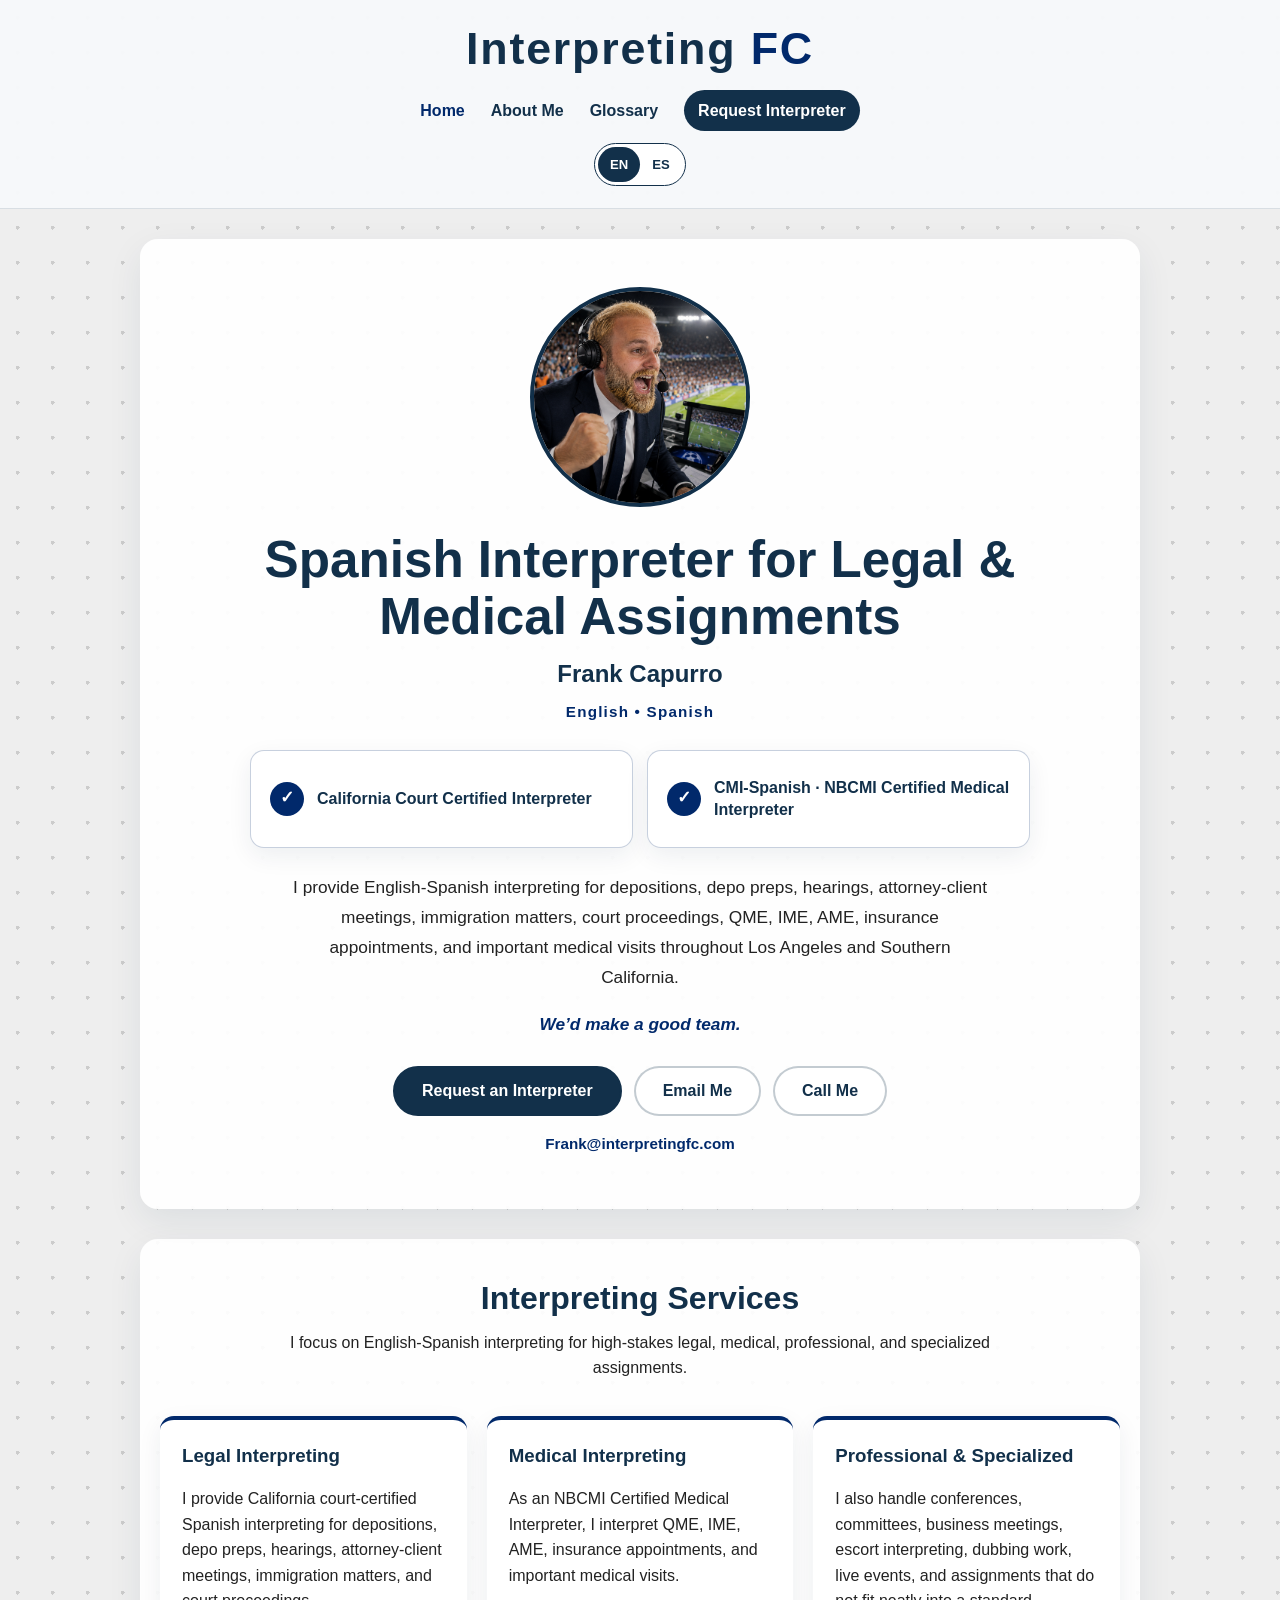
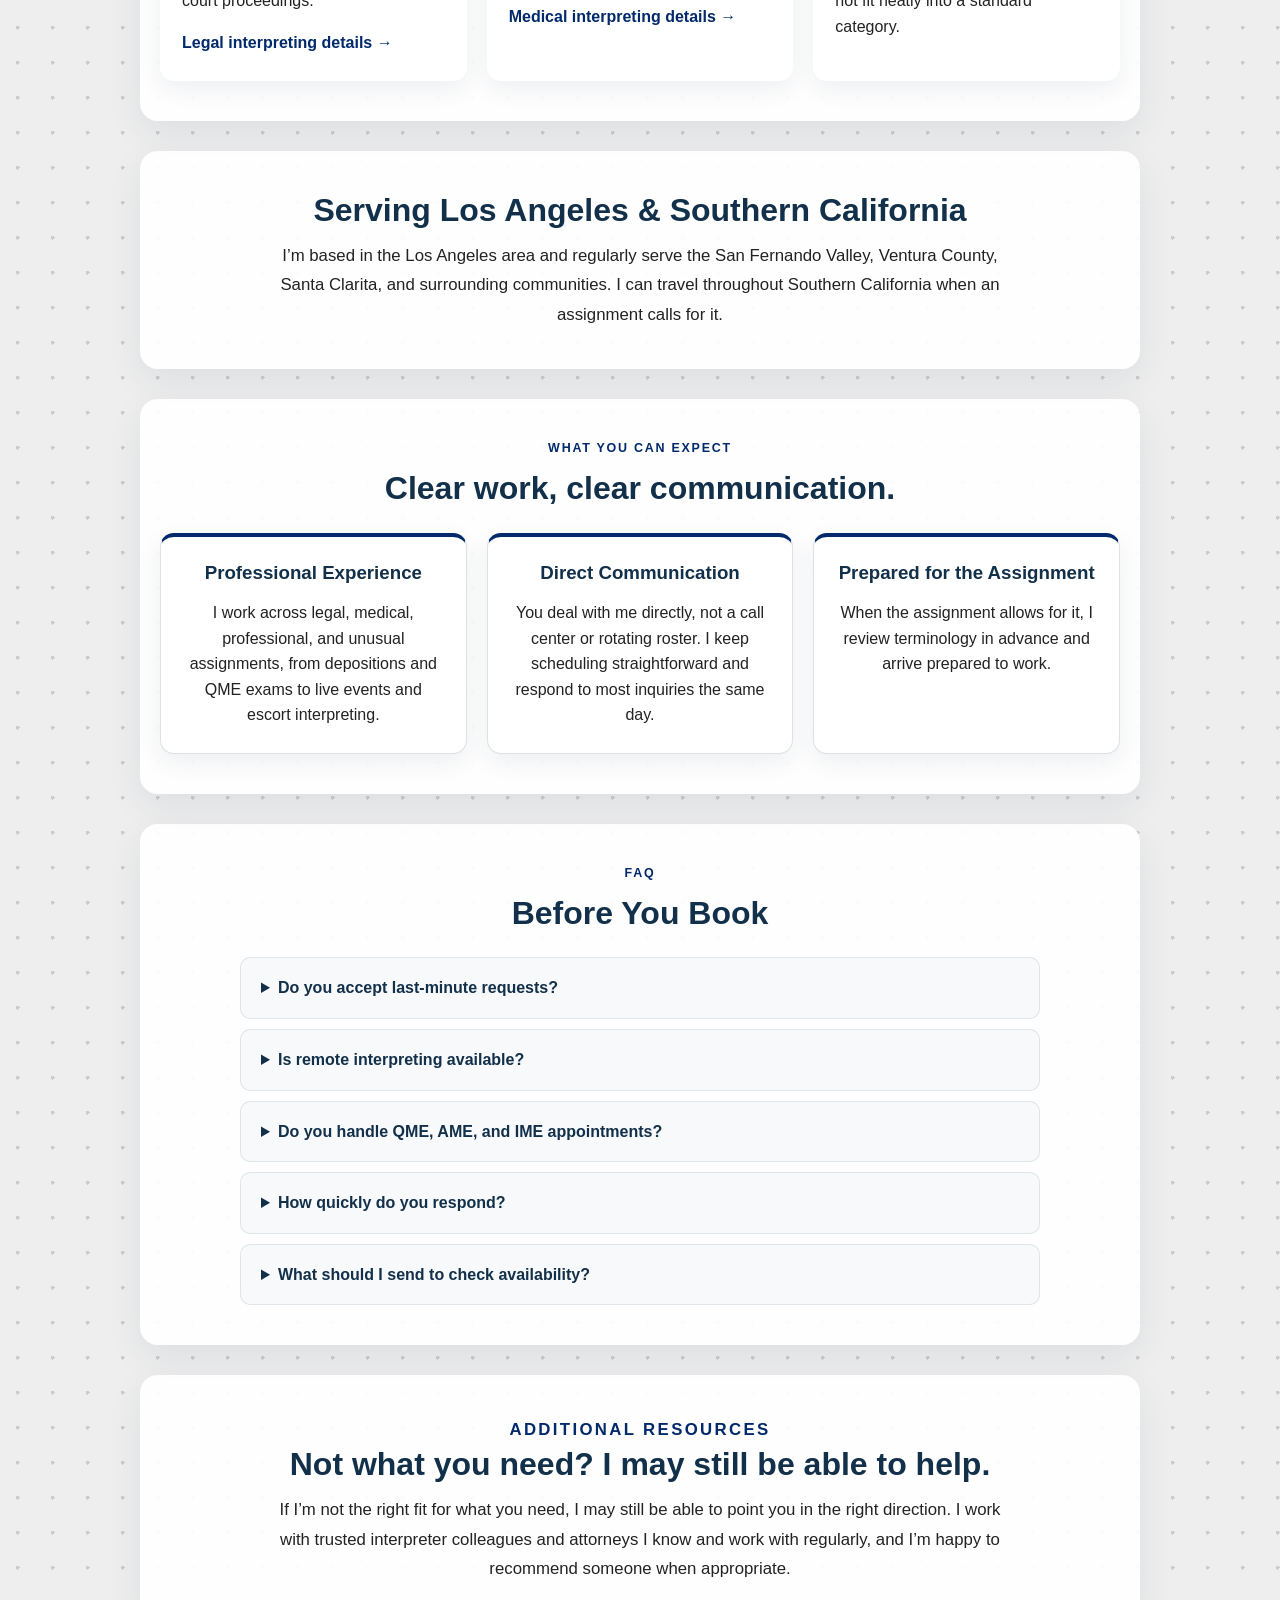
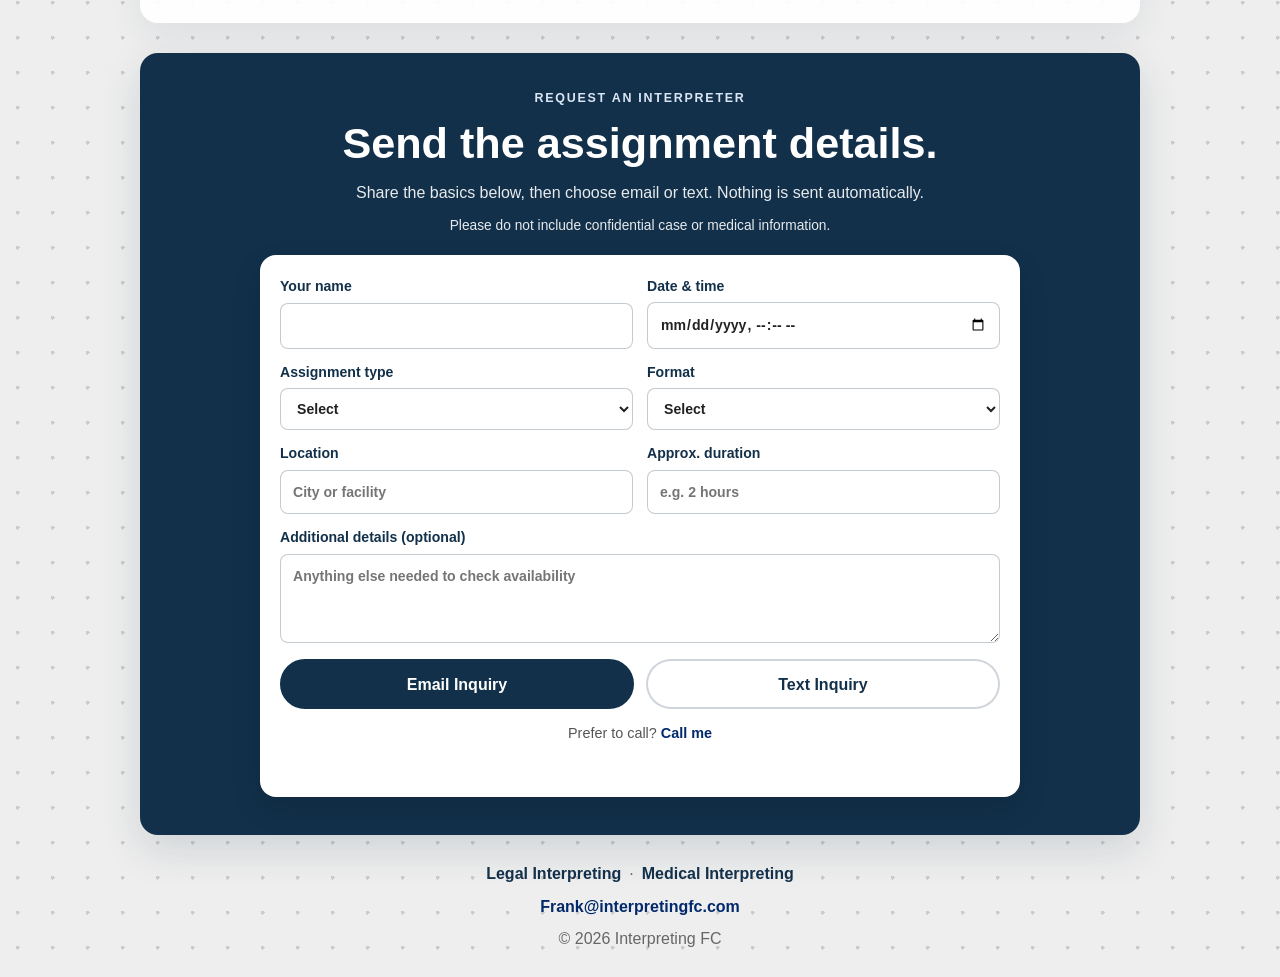
==== commit 131ca491: "Add files via upload" ====
--- a/index.html
+++ b/index.html
@@ -601,6 +601,34 @@
         </section>
 
 
+        <!-- ADDITIONAL RESOURCES -->
+
+        <section class="service-area additional-resources">
+
+            <div class="lang-en">
+                <p class="eyebrow">ADDITIONAL RESOURCES</p>
+                <h2>Not what you need? I may still be able to help.</h2>
+                <p>
+                    If I’m not the right fit for what you need, I may still be able to point you
+                    in the right direction. I work with trusted interpreter colleagues and
+                    attorneys I know and work with regularly, and I’m happy to recommend someone
+                    when appropriate.
+                </p>
+            </div>
+
+            <div class="lang-es">
+                <p class="eyebrow">RECURSOS ADICIONALES</p>
+                <h2>Si no soy la persona indicada, quizás aún pueda ayudarle.</h2>
+                <p>
+                    Trabajo con colegas intérpretes de confianza y con abogados que conozco y con
+                    quienes trabajo frecuentemente. Cuando sea apropiado, con gusto puedo
+                    recomendarle a alguien.
+                </p>
+            </div>
+
+        </section>
+
+
         <!-- REQUEST -->
 
         <section id="request" class="inquiry-section">
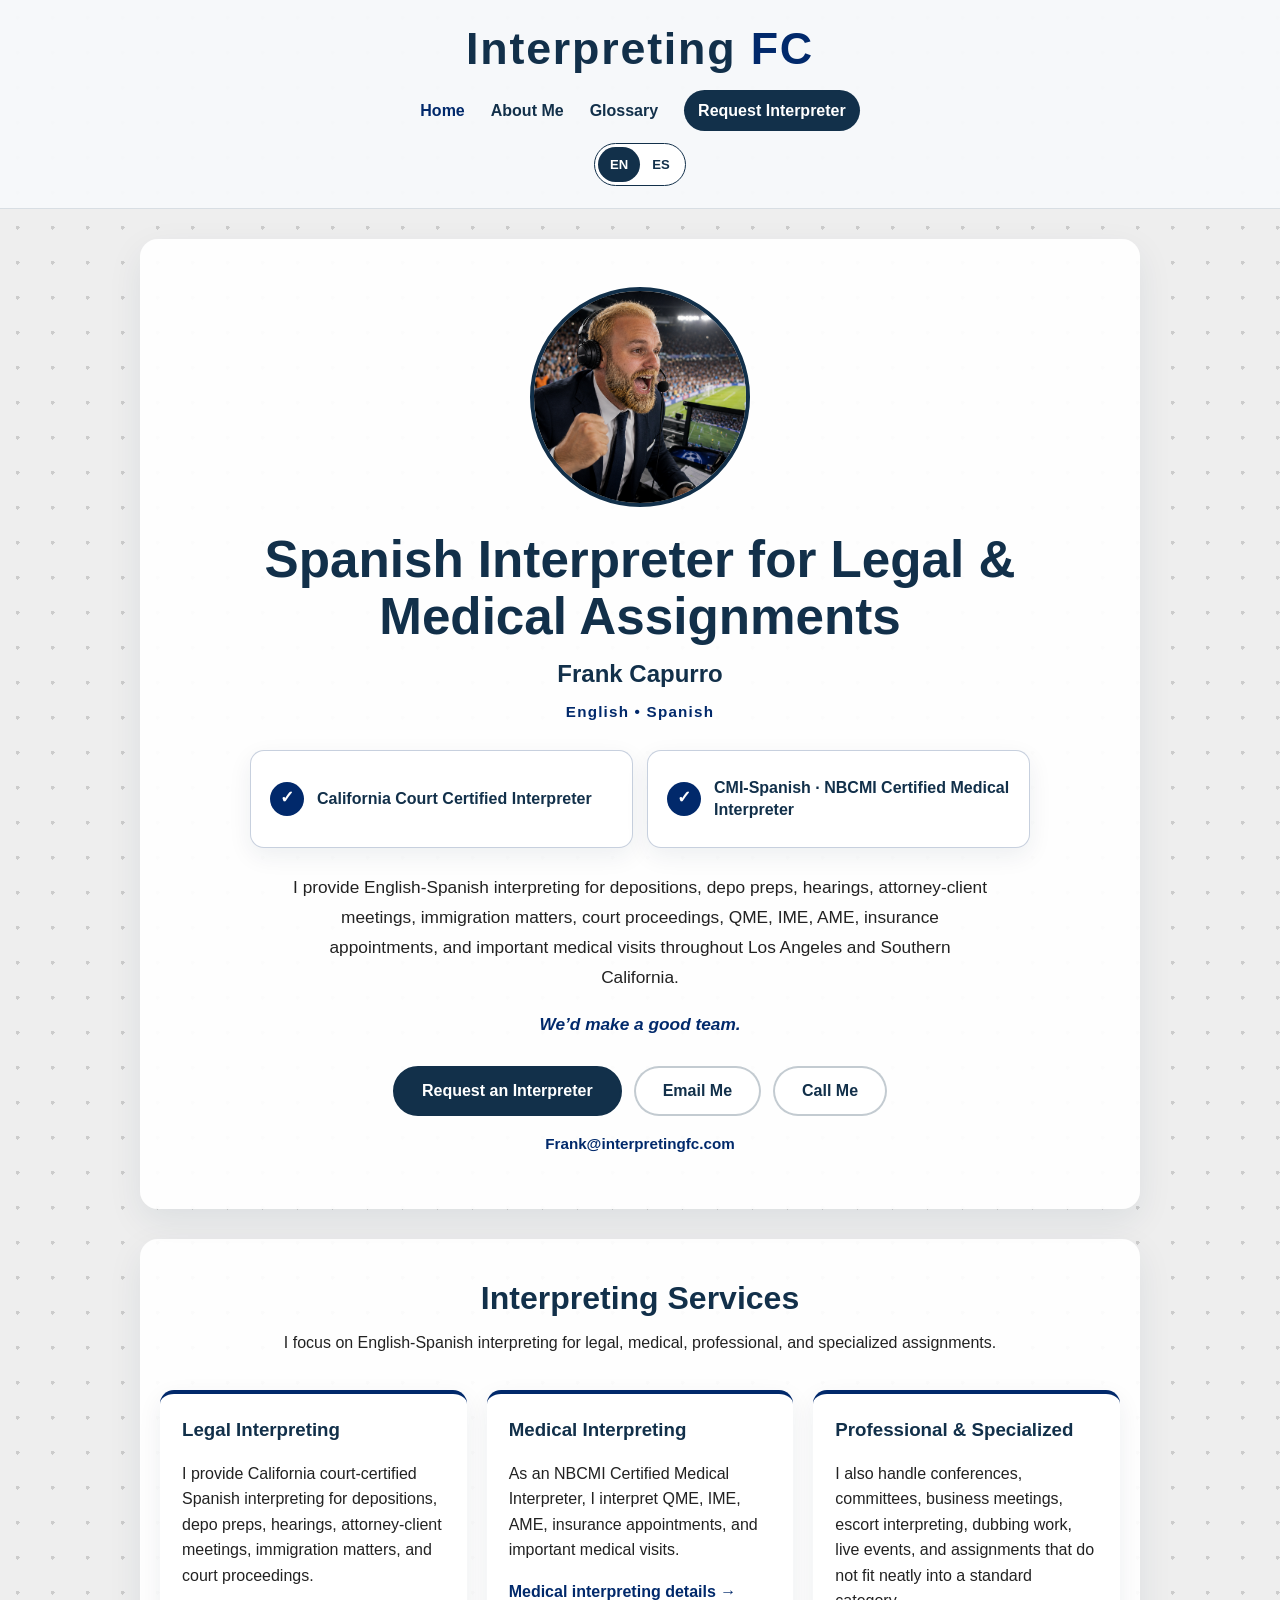
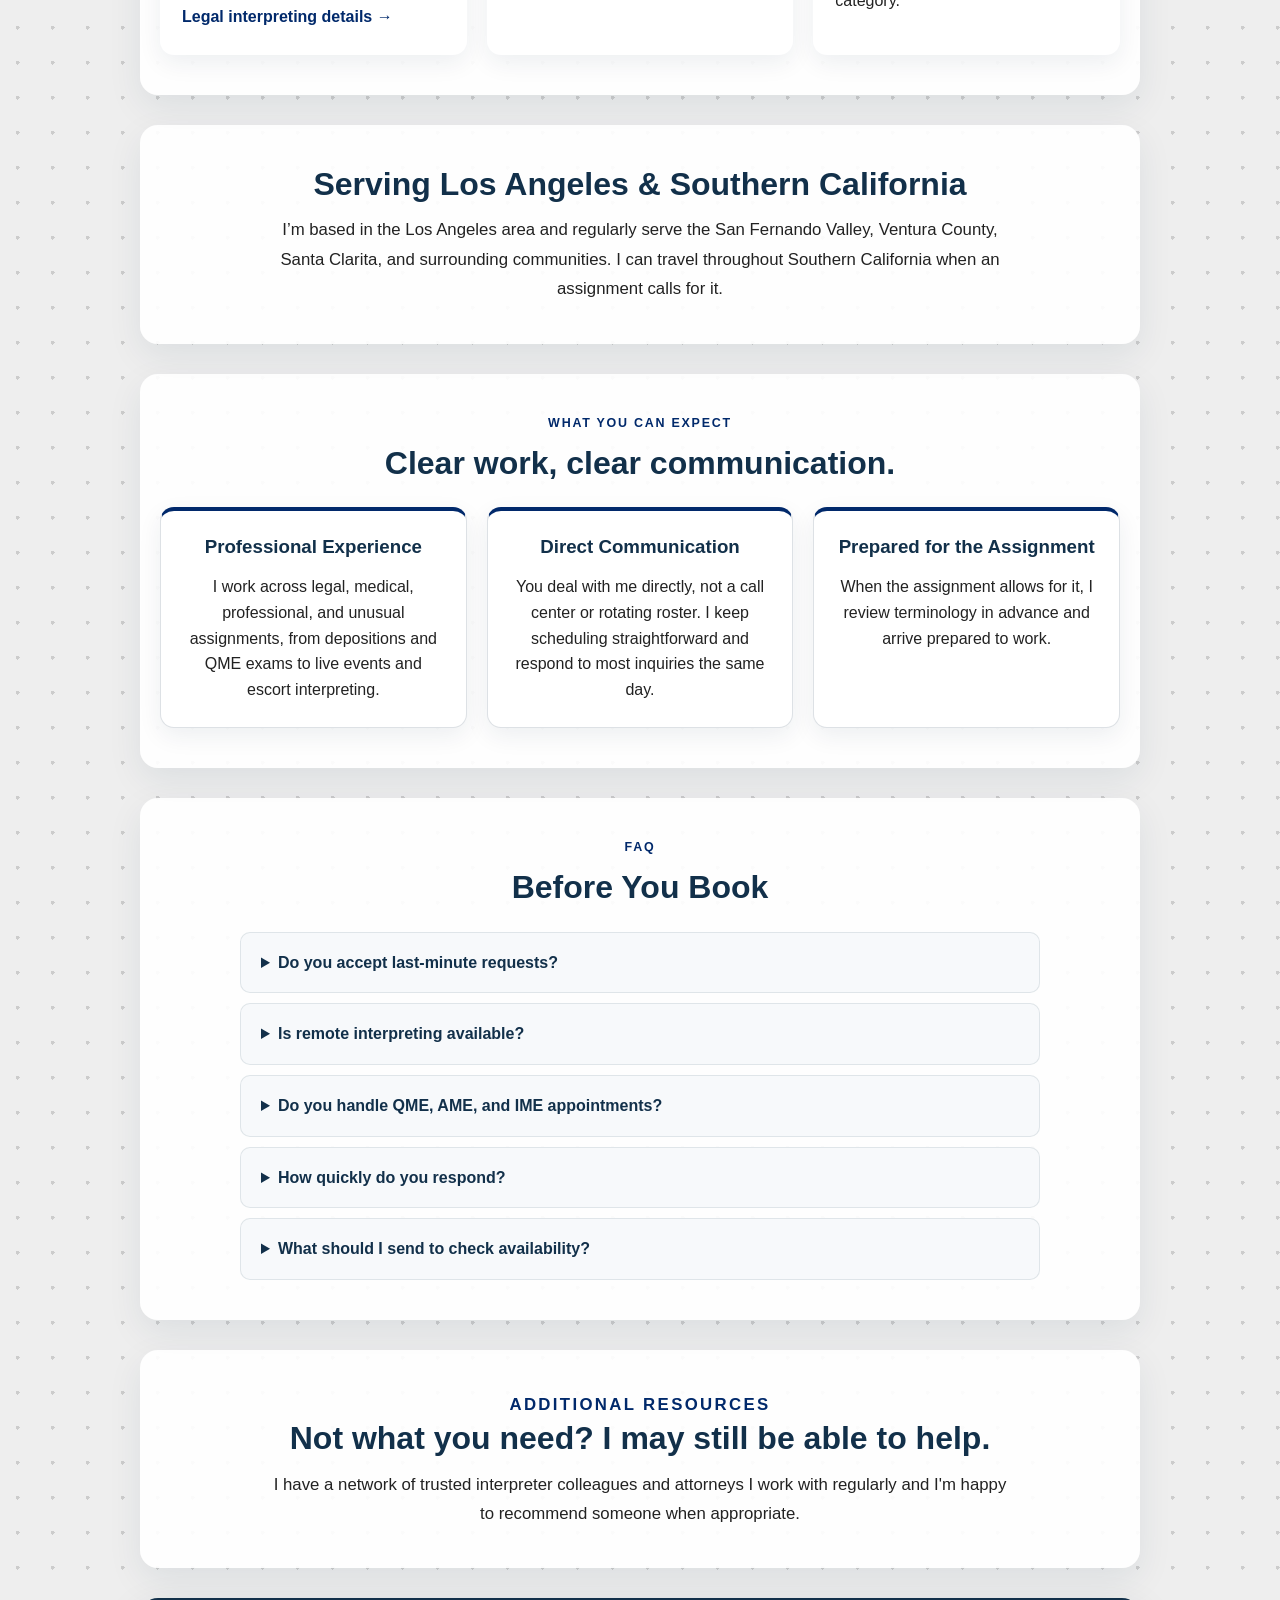
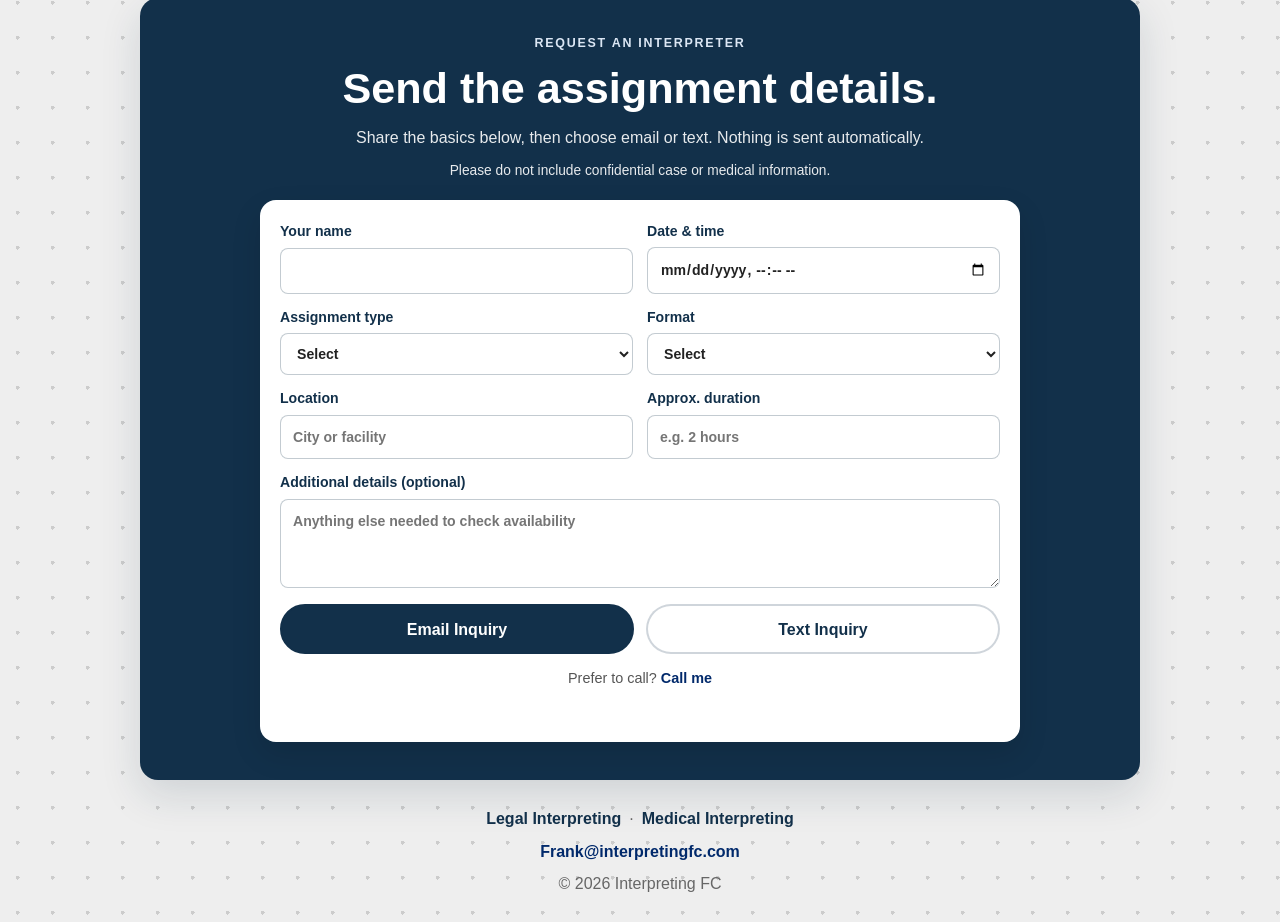
==== commit 910f52dc: "Revise Spanish content for legal interpreting services Updated Spanish text for clarity and accuracy" ====
--- a/index.html
+++ b/index.html
@@ -210,7 +210,10 @@
                 Frank Capurro
             </h2>
 
-            <p class="language-pair">English • Spanish</p>
+            <p class="language-pair">
+                <span class="lang-en">English • Spanish</span>
+                <span class="lang-es">Inglés • Español</span>
+            </p>
 
             <div class="hero-credentials" aria-label="Professional certifications">
 
@@ -251,8 +254,8 @@
                 </span>
 
                 <span class="lang-es">
-                    Ofrezco interpretación inglés-español para deposiciones, preparación
-                    de deposiciones, audiencias, reuniones entre abogados y clientes, asuntos
+                    Ofrezco servicios de interpretación inglés-español para declaraciones juradas (deposiciones), preparación
+                    para declaraciones de juradas, audiencias, reuniones entre abogados y clientes, asuntos
                     de inmigración, procedimientos judiciales, QME, IME, AME, citas de seguros
                     y visitas médicas importantes en Los Ángeles y el sur de California.
                 </span>
@@ -302,12 +305,12 @@
 
             <p class="services-intro">
                 <span class="lang-en">
-                    I focus on English-Spanish interpreting for high-stakes legal, medical,
+                    I focus on English-Spanish interpreting for legal, medical,
                     professional, and specialized assignments.
                 </span>
                 <span class="lang-es">
-                    Me especializo en interpretación inglés-español para trabajo legal,
-                    médico, profesional y especializado.
+                    Brindo servicios profesionales de interpretación inglés-español para asuntos legales,
+                    médicos, profesionales y especializados.
                 </span>
             </p>
 
@@ -327,9 +330,9 @@
                             immigration matters, and court proceedings.
                         </span>
                         <span class="lang-es">
-                            Ofrezco interpretación certificada por los Tribunales de California
-                            para deposiciones, preparación de deposiciones, audiencias, reuniones
-                            entre abogados y clientes, asuntos de inmigración y procedimientos judiciales.
+                            Lo asisto con servicios profesionales de interpretación certificada 
+                            para declaraciones juradas (deposiciones), preparación de testigos, audiencias, reuniones
+                            abogado-cliente, asuntos de inmigración y procedimientos judiciales en general.
                         </span>
                     </p>
                     <p class="service-link">
@@ -353,8 +356,8 @@
                             AME, insurance appointments, and important medical visits.
                         </span>
                         <span class="lang-es">
-                            Como Intérprete Médico Certificado por NBCMI, interpreto citas QME,
-                            IME, AME, citas de seguros y visitas médicas importantes.
+                            Interpreto citas QME,
+                            IME, AME, citas de seguros y visitas médicas importantes como interprete medico certificado CMI por NBCMI.
                         </span>
                     </p>
                     <p class="service-link">
@@ -562,7 +565,7 @@
                         <summary>¿Ofrece interpretación remota?</summary>
                         <p>
                             Sí. La interpretación por teléfono o video está disponible para
-                            ciertos trabajos, además de la interpretación presencial en el
+                            ciertos trabajos, además de la interpretación en persona en el
                             sur de California.
                         </p>
                     </details>
@@ -609,9 +612,8 @@
                 <p class="eyebrow">ADDITIONAL RESOURCES</p>
                 <h2>Not what you need? I may still be able to help.</h2>
                 <p>
-                    If I’m not the right fit for what you need, I may still be able to point you
-                    in the right direction. I work with trusted interpreter colleagues and
-                    attorneys I know and work with regularly, and I’m happy to recommend someone
+                    I have a network of trusted interpreter colleagues and attorneys I work with regularly and I'm
+                    happy to recommend someone
                     when appropriate.
                 </p>
             </div>
@@ -620,9 +622,8 @@
                 <p class="eyebrow">RECURSOS ADICIONALES</p>
                 <h2>Si no soy la persona indicada, quizás aún pueda ayudarle.</h2>
                 <p>
-                    Trabajo con colegas intérpretes de confianza y con abogados que conozco y con
-                    quienes trabajo frecuentemente. Cuando sea apropiado, con gusto puedo
-                    recomendarle a alguien.
+                    Cuento con una red de colegas intérpretes y abogados de confianza con quienes trabajo seguido, 
+                    y estaré encantado de recomendar a alguien segun lo que necesita.
                 </p>
             </div>
 
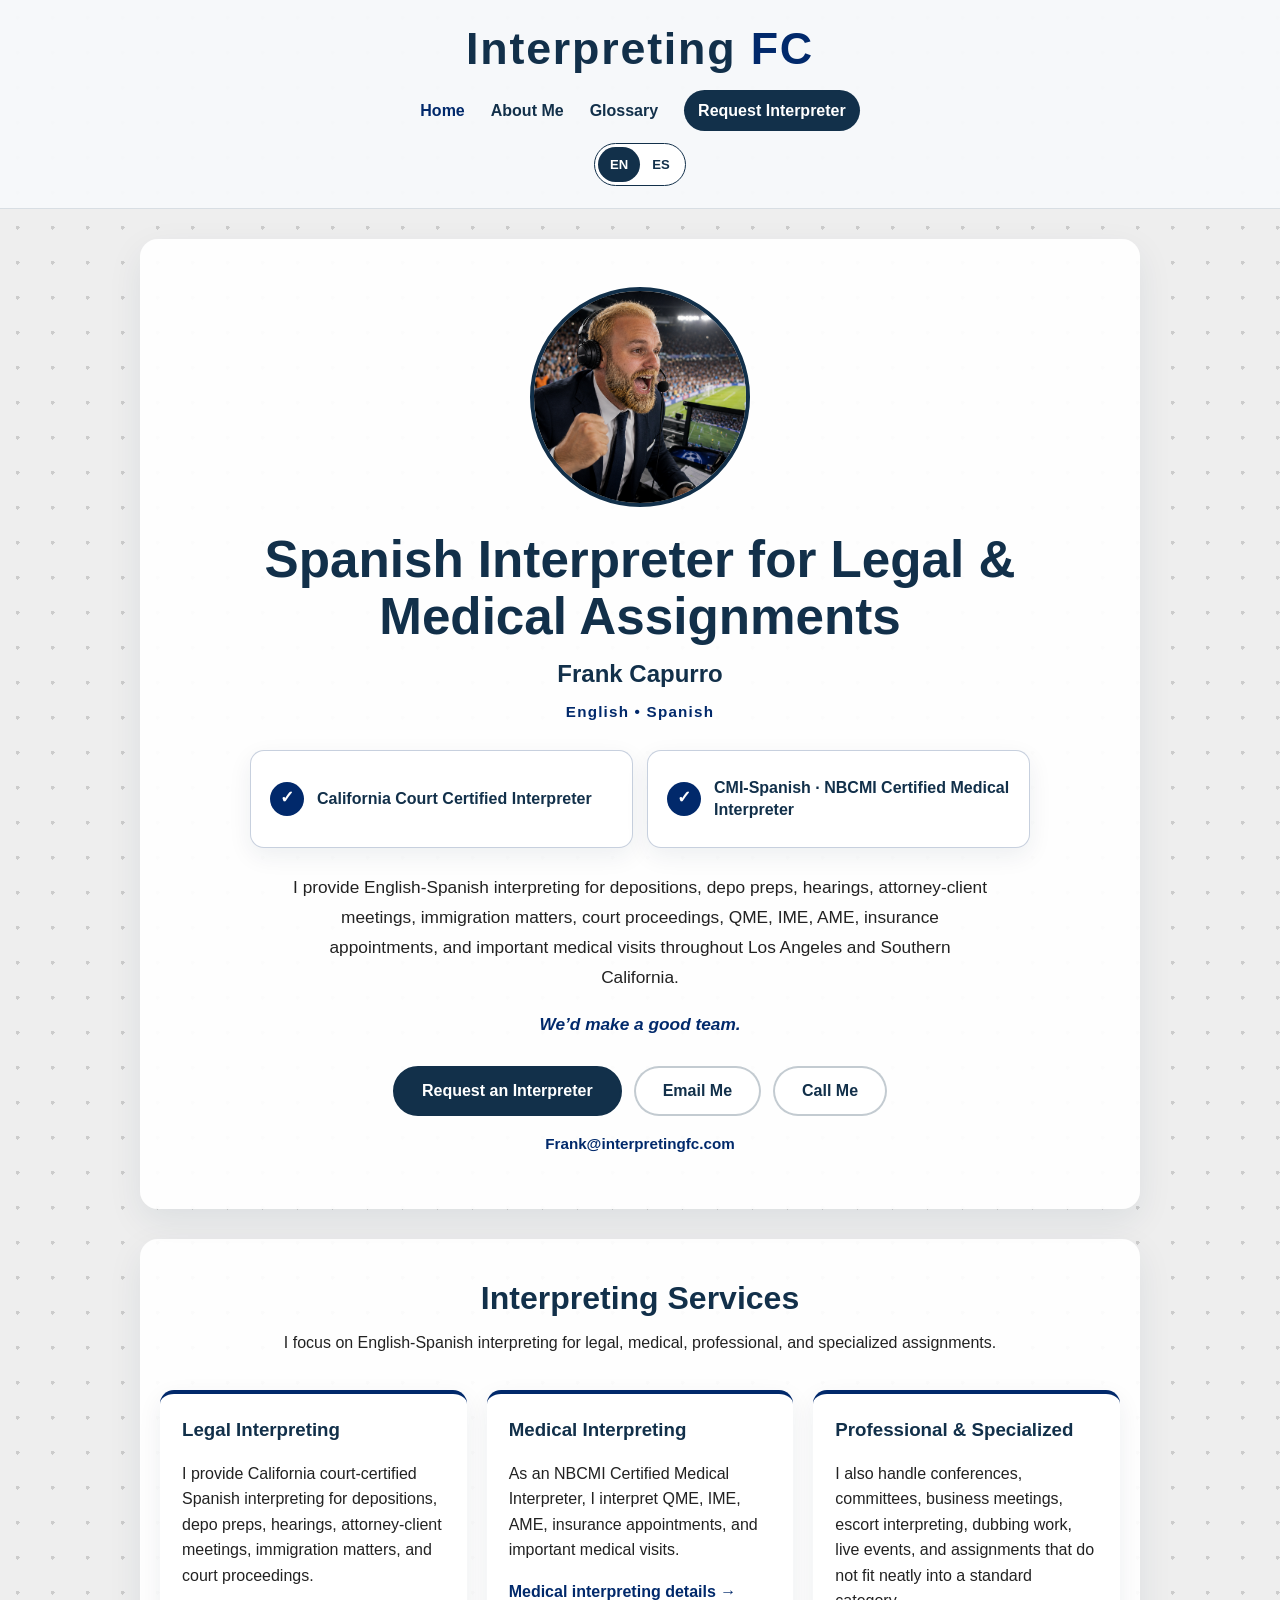
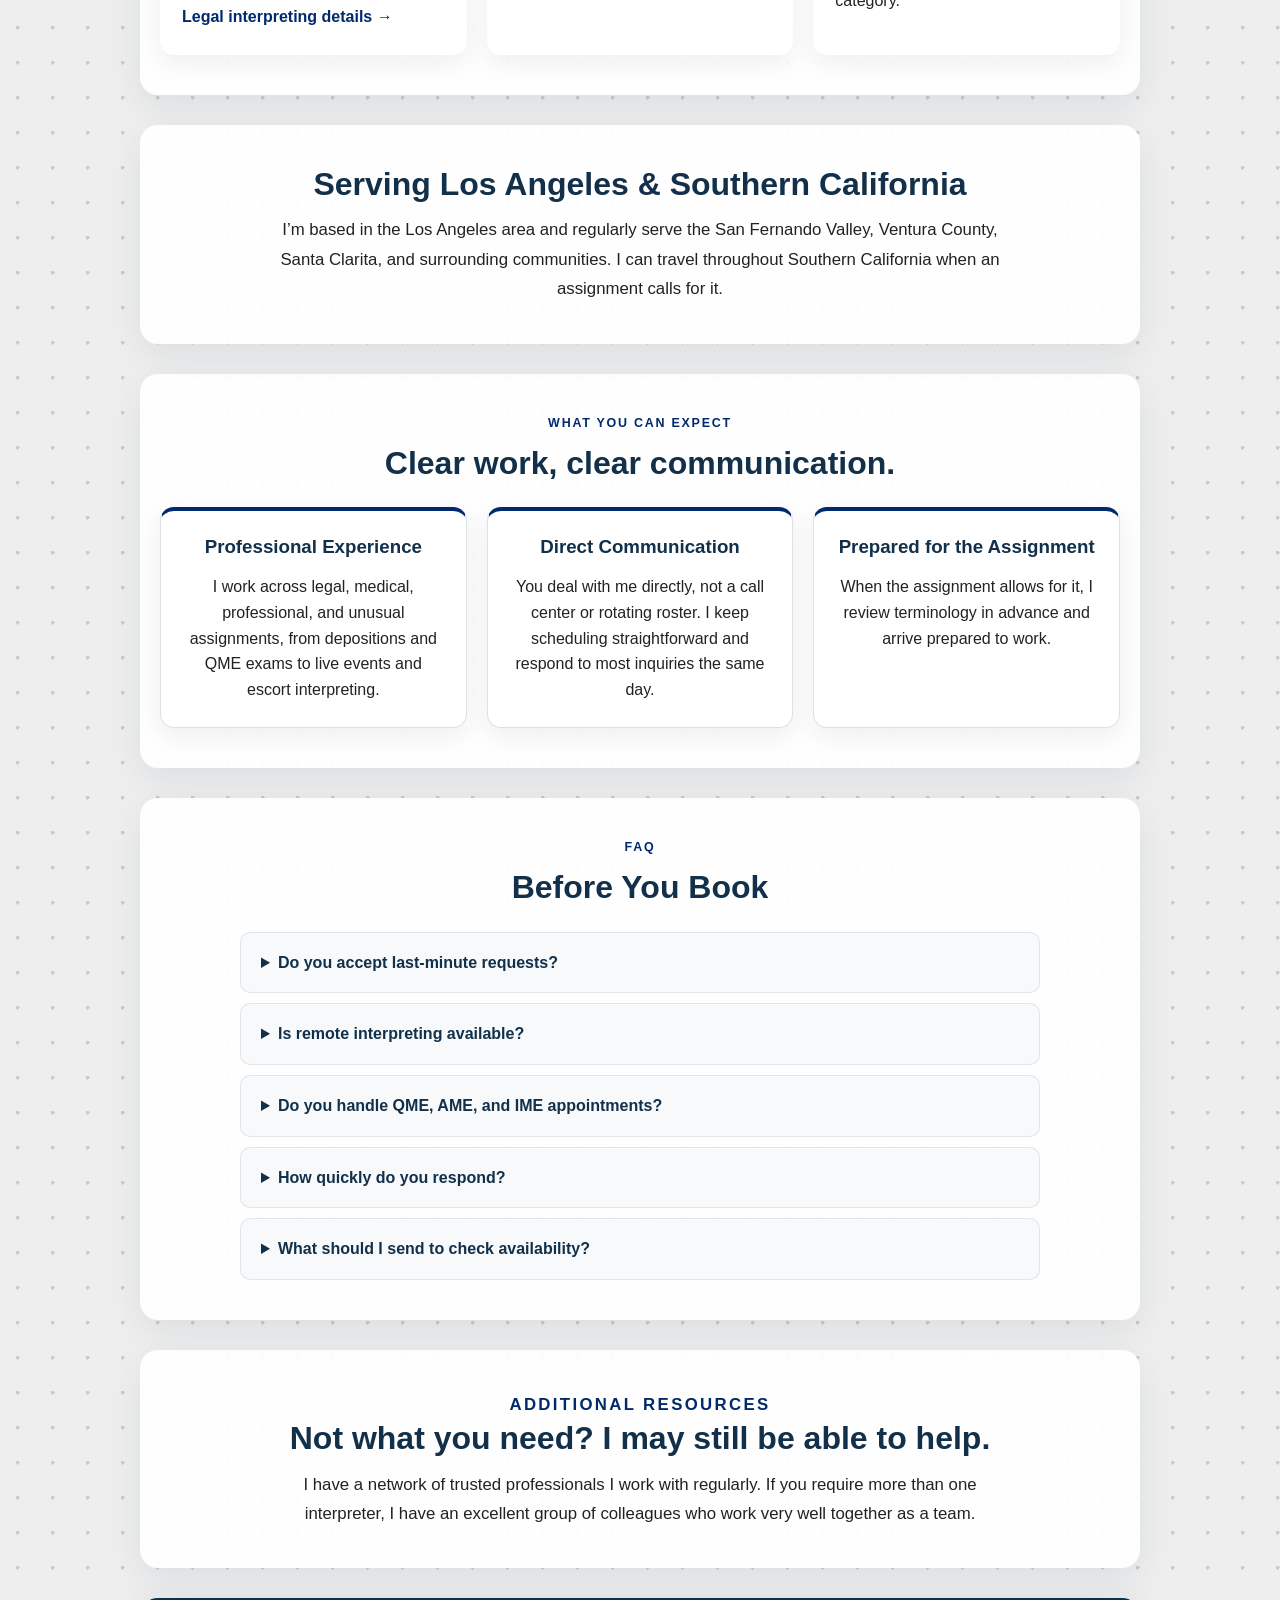
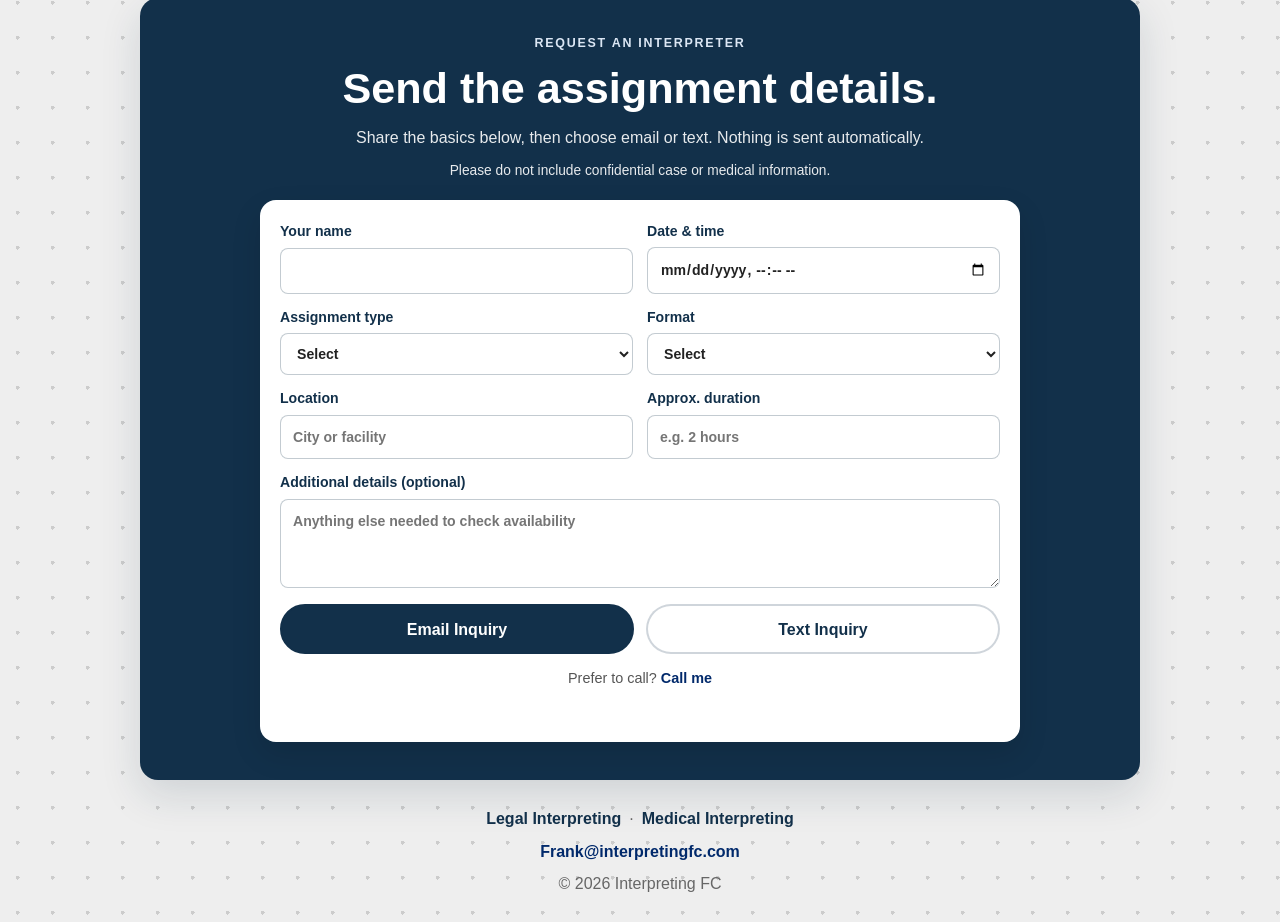
==== commit 237ef276: "Update index.html" ====
--- a/index.html
+++ b/index.html
@@ -224,7 +224,7 @@
                             <strong>California Court Certified Interpreter</strong>
                         </div>
                         <div class="lang-es">
-                            <strong>Intérprete Certificado por los Tribunales de California</strong>
+                            <strong>Intérprete Certificado por el Judicial Council of California</strong>
                         </div>
                     </div>
                 </div>
@@ -255,7 +255,7 @@
 
                 <span class="lang-es">
                     Ofrezco servicios de interpretación inglés-español para declaraciones juradas (deposiciones), preparación
-                    para declaraciones de juradas, audiencias, reuniones entre abogados y clientes, asuntos
+                    de testigos, audiencias, reuniones entre abogados y clientes, asuntos
                     de inmigración, procedimientos judiciales, QME, IME, AME, citas de seguros
                     y visitas médicas importantes en Los Ángeles y el sur de California.
                 </span>
@@ -268,7 +268,7 @@
                     We’d make a good team.
                 </span>
                 <span class="lang-es">
-                    Haríamos un buen equipo.
+                    Haríamos buen equipo.
                 </span>
             </p>
 
@@ -357,7 +357,7 @@
                         </span>
                         <span class="lang-es">
                             Interpreto citas QME,
-                            IME, AME, citas de seguros y visitas médicas importantes como interprete medico certificado CMI por NBCMI.
+                            IME, AME, citas de seguros y visitas médicas importantes como intérprete médico certificado CMI por NBCMI.
                         </span>
                     </p>
                     <p class="service-link">
@@ -381,7 +381,7 @@
                         </span>
                         <span class="lang-es">
                             También trabajo en conferencias, comités, reuniones de negocios,
-                            interpretación de acompañamiento, doblaje, eventos en vivo y
+                            interpretación de acompañamiento, en doblaje, eventos en vivo y
                             trabajos que no encajan en una categoría tradicional.
                         </span>
                     </p>
@@ -461,7 +461,7 @@
                         <h3>Experiencia Profesional</h3>
                         <p>
                             Mi trabajo incluye interpretación legal, médica y profesional, además de trabajos
-                            fuera de lo común, desde deposiciones y exámenes QME hasta eventos en vivo e
+                            fuera de lo común, desde deposiciones y exámenes médicos QME hasta eventos en vivo e
                             interpretación de acompañamiento.
                         </p>
                     </div>
@@ -469,8 +469,8 @@
                     <div class="why-item">
                         <h3>Comunicación Directa</h3>
                         <p>
-                            Trata conmigo directamente, no con un centro de llamadas ni una lista
-                            rotativa de intérpretes. Mantengo la coordinación sencilla y respondo
+                            Trata directamente conmigo, no con un centro de llamadas ni una lista
+                            larga de intérpretes desconocidos. Mantengo la coordinación sencilla y respondo
                             la mayoría de las consultas el mismo día.
                         </p>
                     </div>
@@ -573,7 +573,7 @@
                     <details>
                         <summary>¿Trabaja con citas QME, AME e IME?</summary>
                         <p>
-                            Sí. Interpreto citas QME, AME, IME, citas de seguros y visitas
+                            Sí. Interpreto en citas QME, AME, IME, citas de seguros y visitas
                             médicas importantes.
                         </p>
                     </details>
@@ -612,9 +612,8 @@
                 <p class="eyebrow">ADDITIONAL RESOURCES</p>
                 <h2>Not what you need? I may still be able to help.</h2>
                 <p>
-                    I have a network of trusted interpreter colleagues and attorneys I work with regularly and I'm
-                    happy to recommend someone
-                    when appropriate.
+                    I have a network of trusted professionals I work with regularly. If you require more than one interpreter, I have an excellent group of colleagues who work very well together as a team.
+                    
                 </p>
             </div>
 
@@ -622,8 +621,7 @@
                 <p class="eyebrow">RECURSOS ADICIONALES</p>
                 <h2>Si no soy la persona indicada, quizás aún pueda ayudarle.</h2>
                 <p>
-                    Cuento con una red de colegas intérpretes y abogados de confianza con quienes trabajo seguido, 
-                    y estaré encantado de recomendar a alguien segun lo que necesita.
+                    Trabajo con una red de profesionales de confianza. Si necesita más de un intérprete, cuento con colegas excelentes y siempre formamos un gran equipo.
                 </p>
             </div>
 
